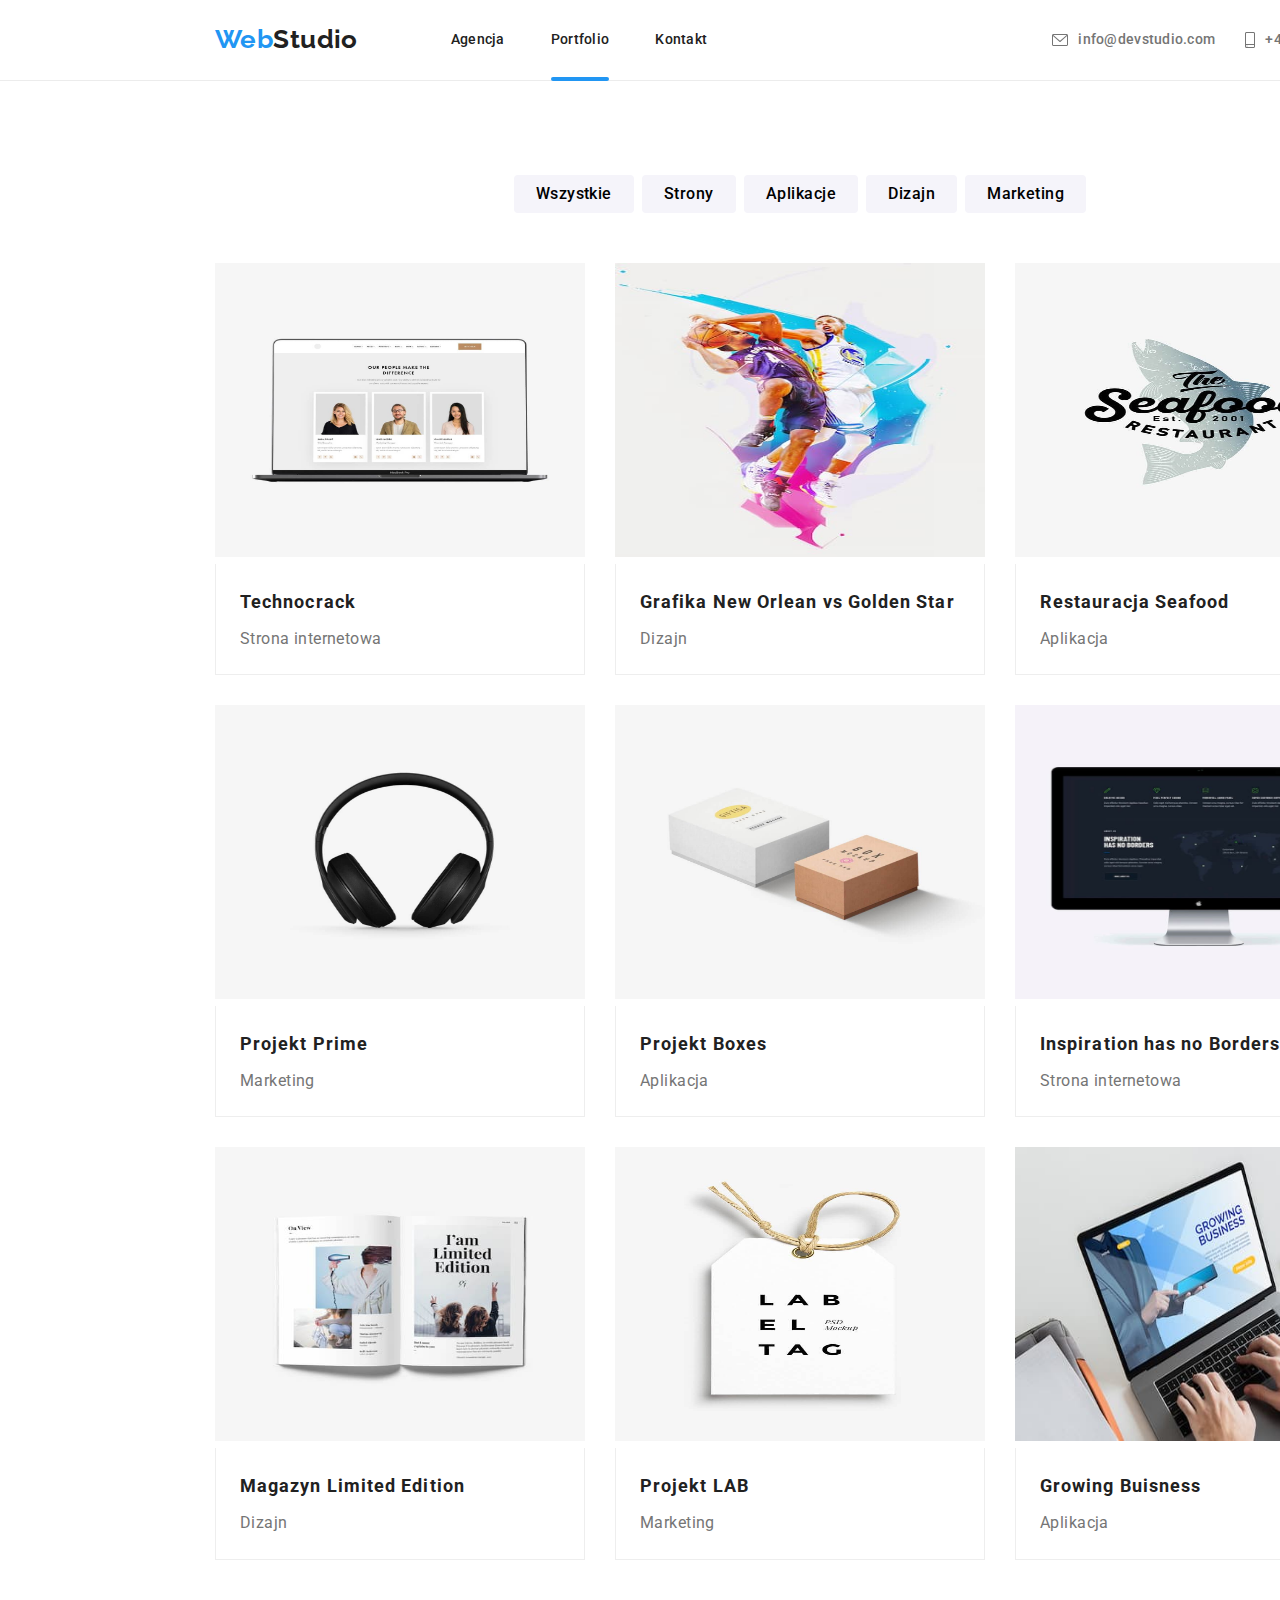
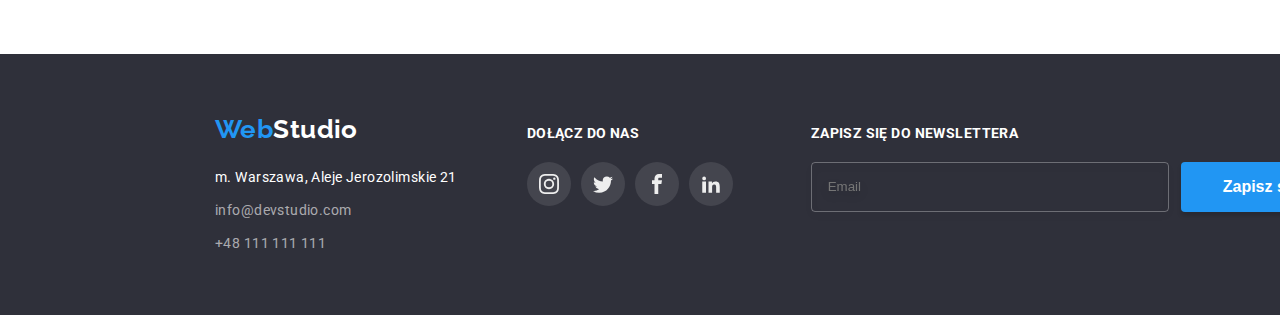
==== portfolio.html @ 4ebe1daa "new files" ====
<!DOCTYPE html>
<html lang="en">
  <head>
    <meta charset="UTF-8" />
    <meta http-equiv="X-UA-Compatible" content="IE=edge" />
    <meta name="viewport" content="width=device-width, initial-scale=1.0" />
    <title>Portfolio</title>
    <link
      rel="stylesheet"
      href="node_modules/modern-normalize/modern-normalize.css"
    />
    <link
      href="https://fonts.googleapis.com/css2?family=Raleway:wght@700&family=Roboto:wght@400;500;700;900&display=swap"
      rel="stylesheet"
    />

    <link href="./css/styles.css" rel="stylesheet" />
  </head>
  <body>
    <header class="header-border">
      <section class="general-info container">
        <a class="logo" href="index.html"
          ><p class="first-word">Web<span class="secound-word">Studio</span></p>
        </a>
        <nav>
          <ul class="general-menu">
            <li class="menu-items">
              <a href="index.html">Agencja</a>
            </li>
            <li class="menu-items">
              <a class="active" href="portfolio.html">Portfolio</a>
            </li>
            <li class="menu-items"><a href="kontakt">Kontakt</a></li>
          </ul>
        </nav>
        <section class="header-contact">
          <a class="mail icons" href="mailto:info@devstudio.com">
            <div class="header-icons">
              <svg width="16" height="12">
                <use href="images/icons.svg#icon-mail"></use>
              </svg>
            </div>
            info@devstudio.com</a
          >
          <a class="tel icons" href="tel:+48111111111">
            <div class="header-icons">
              <svg width="10" height="16">
                <use href="images/icons.svg#icon-mobile"></use>
              </svg>
            </div>
            +48 111 111 111</a
          >
        </section>
      </section>
    </header>
    <main class="container">
      <nav>
        <ul class="secound-menu-list">
          <li>
            <button class="button" type="button">
              <span>Wszystkie</span>
            </button>
          </li>
          <li>
            <button class="button" type="button">
              <span>Strony</span>
            </button>
          </li>
          <li>
            <button class="button" type="button">
              <span>Aplikacje</span>
            </button>
          </li>
          <li>
            <button class="button" type="button">
              <span>Dizajn</span>
            </button>
          </li>
          <li>
            <button class="button" type="button">
              <span>Marketing</span>
            </button>
          </li>
        </ul>
      </nav>
      <section class="experiences-description">
        <ul class="experiences-list">
          <li>
            <a href="#">
              <section class="base-box">
                <img
                  src="images/technocrack.jpg"
                  alt="laptop with website displayed"
                  width="370"
                  height="294"
                />
                <p class="hidden-text">
                  Technocrack jest popularną platformą wykorzystywaną do
                  rozpowszechniania koronawirusa. Firmy wykorzystują tę
                  platformę do celów szpiegowskich i ataków na niezabezpieczone
                  serwery konkurencji
                </p>
              </section>
              <section class="experiences-border">
                <h3 class="experience-header">Technocrack</h3>
                <p>Strona internetowa</p>
              </section>
            </a>
          </li>
          <li>
            <a href="#">
              <section class="base-box">
                <img
                  src="images/design-new-orlean.jpg"
                  alt="basketball players fighting for the ball"
                  width="370"
                  height="294"
                />
                <p class="hidden-text">
                  Technocrack jest popularną platformą wykorzystywaną do
                  rozpowszechniania koronawirusa. Firmy wykorzystują tę
                  platformę do celów szpiegowskich i ataków na niezabezpieczone
                  serwery konkurencji
                </p>
              </section>
              <section class="experiences-border">
                <h3 class="experience-header">
                  Grafika New Orlean vs Golden Star
                </h3>
                <p>Dizajn</p>
              </section>
            </a>
          </li>
          <li>
            <a href="#">
              <section class="base-box">
                <img
                  src="images/seafood-restaurant.jpg"
                  alt="graphics of gray fish with the name of the restaurant"
                  width="370"
                  height="294"
                />
                <p class="hidden-text">
                  Technocrack jest popularną platformą wykorzystywaną do
                  rozpowszechniania koronawirusa. Firmy wykorzystują tę
                  platformę do celów szpiegowskich i ataków na niezabezpieczone
                  serwery konkurencji
                </p>
              </section>
              <section class="experiences-border">
                <h3 class="experience-header">Restauracja Seafood</h3>
                <p>Aplikacja</p>
              </section>
            </a>
          </li>
          <li>
            <a href="#">
              <section class="base-box">
                <img
                  src="images/project-prime.jpg"
                  alt="blck headphones"
                  width="370"
                  height="294"
                />
                <p class="hidden-text">
                  Technocrack jest popularną platformą wykorzystywaną do
                  rozpowszechniania koronawirusa. Firmy wykorzystują tę
                  platformę do celów szpiegowskich i ataków na niezabezpieczone
                  serwery konkurencji
                </p>
              </section>
              <section class="experiences-border">
                <h3 class="experience-header">Projekt Prime</h3>
                <p>Marketing</p>
              </section>
            </a>
          </li>
          <li>
            <a href="#">
              <section class="base-box">
                <img
                  src="images/project-boxes.jpg"
                  alt="White and brown box"
                  width="370"
                  height="294"
                />
                <p class="hidden-text">
                  Technocrack jest popularną platformą wykorzystywaną do
                  rozpowszechniania koronawirusa. Firmy wykorzystują tę
                  platformę do celów szpiegowskich i ataków na niezabezpieczone
                  serwery konkurencji
                </p>
              </section>
              <section class="experiences-border">
                <h3 class="experience-header">Projekt Boxes</h3>
                <p>Aplikacja</p>
              </section>
            </a>
          </li>
          <li>
            <a href="#">
              <section class="base-box">
                <img
                  src="images/inspiration-has-no-borders.jpg"
                  alt="screen with website"
                  width="370"
                  height="294"
                />
                <p class="hidden-text">
                  Technocrack jest popularną platformą wykorzystywaną do
                  rozpowszechniania koronawirusa. Firmy wykorzystują tę
                  platformę do celów szpiegowskich i ataków na niezabezpieczone
                  serwery konkurencji
                </p>
              </section>
              <section class="experiences-border">
                <h3 class="experience-header">Inspiration has no Borders</h3>
                <p>Strona internetowa</p>
              </section>
            </a>
          </li>
          <li>
            <a href="#">
              <section class="base-box">
                <img
                  src="images/limited-edition-magazine.jpg"
                  alt="Magazine with the inscription I'am Limited Edition"
                  width="370"
                  height="294"
                />
                <p class="hidden-text">
                  Technocrack jest popularną platformą wykorzystywaną do
                  rozpowszechniania koronawirusa. Firmy wykorzystują tę
                  platformę do celów szpiegowskich i ataków na niezabezpieczone
                  serwery konkurencji
                </p>
              </section>
              <section class="experiences-border">
                <h3 class="experience-header">Magazyn Limited Edition</h3>
                <p>Dizajn</p>
              </section>
            </a>
          </li>
          <li>
            <a href="#">
              <section class="base-box">
                <img
                  src="images/project-lab.jpg"
                  alt="Tag with the company logo"
                  width="370"
                  height="294"
                />
                <p class="hidden-text">
                  Technocrack jest popularną platformą wykorzystywaną do
                  rozpowszechniania koronawirusa. Firmy wykorzystują tę
                  platformę do celów szpiegowskich i ataków na niezabezpieczone
                  serwery konkurencji
                </p>
              </section>
              <section class="experiences-border">
                <h3 class="experience-header">Projekt LAB</h3>
                <p>Marketing</p>
              </section>
            </a>
          </li>
          <li>
            <a href="#">
              <section class="base-box">
                <img
                  src="images/growing-buisness.jpg"
                  alt="someone typing on a laptop"
                  width="370"
                  height="294"
                />
                <p class="hidden-text">
                  Technocrack jest popularną platformą wykorzystywaną do
                  rozpowszechniania koronawirusa. Firmy wykorzystują tę
                  platformę do celów szpiegowskich i ataków na niezabezpieczone
                  serwery konkurencji
                </p>
              </section>
              <section class="experiences-border">
                <h3 class="experience-header">Growing Buisness</h3>
                <p>Aplikacja</p>
              </section>
            </a>
          </li>
        </ul>
      </section>
    </main>
    <footer class="sign">
      <section class="container">
        <section class="footer-position">
          <section class="footer-info">
            <a class="logo" href="index.html"
              ><p class="first-word">
                Web<span class="third-word">Studio</span>
              </p>
            </a>
            <section class="contact">
              <address class="address">
                m. Warszawa, Aleje Jerozolimskie 21
              </address>
              <a class="footer-mail" href="mailto:info@devstudio.com"
                >info@devstudio.com</a
              >
              <a class="footer-tel" href="tel:+48111111111"> +48 111 111 111</a>
            </section>
          </section>
          <section class="join">
            <p>DOŁĄCZ DO NAS</p>
            <ul class="join-icons">
              <li>
                <a class="icons" href="#">
                  <svg width="20" height="20">
                    <use href="images/icons.svg#instagram"></use>
                  </svg>
                </a>
              </li>
              <li>
                <a class="icons" href="#">
                  <svg width="20" height="20">
                    <use href="images/icons.svg#twitter"></use>
                  </svg>
                </a>
              </li>
              <li>
                <a class="icons" href="#">
                  <svg width="20" height="20">
                    <use href="images/icons.svg#facebook"></use>
                  </svg>
                </a>
              </li>
              <li>
                <a class="icons" href="#">
                  <svg width="20" height="20">
                    <use href="images/icons.svg#linkedin"></use>
                  </svg>
                </a>
              </li>
            </ul>
          </section>
          <section class="newsletter">
            <p>Zapisz się do newslettera</p>
            <section class="newsletter-section">
              <form class="newsletter-form">
                <label for="newsletter-email">
                  <input
                    class="newsletter-input"
                    type="email"
                    name="email"
                    id="newsletter-email"
                    placeholder="Email"
                  />
                </label>
                <button class="newsletter-button" type="submit">
                  <div class="sign-up">
                    Zapisz się
                    <svg width="24" height="24">
                      <use href="images/icons.svg#newsletter"></use>
                    </svg>
                  </div>
                </button>
              </form>
            </section>
          </section>
        </section>
      </section>
    </footer>
  </body>
</html>
---- css/styles.css ----
:root {
  --html-background: #757575;
  --main-color: #2196f3;
  --background: #ffffff;
  --secound-background: #2f303a;
  --thid-background: #f5f4fa;
  --text: #212121;
  --secound-text: #ffffff;
  --focus-color: #ffffff;
  --button-focus: #2196f3;
  --link-focus: #2196f3;
  --info-color: #757575;
  --article-text: #757575;
  --footer-kontakt: rgba(255, 255, 255, 0.6);
  --border-color: #eeeeee;
  --header-border: #ececec;
  --icon-background: rgba(255, 255, 255, 0.1);
  --icon-color: #eeeeee;
  --secound-icons-color: #afb1b8;
  --hidden-box-background: #2196f3e5;
  --work-description-background: #2f303acc;
  --placeholder-color: #75757580;
}
html {
  background-color: var(--html-background);
}
body {
  font-family: "roboto", "raleway", sans-serif;
  background: var(--background);
  font-size: 14px;
  color: var(--text);
  letter-spacing: 0.03em;
  line-height: 24px;
  width: 1600px;
  height: 100%;
  margin: auto;
}
* {
  box-sizing: border-box;
  padding: 0px;
  margin: 0px;
}
.container {
  width: 1200px;
  margin: auto;
  align-items: center;
  padding: 0px 15px;
}
.icons {
  align-items: center;
  justify-content: center;
  gap: 10px;
  display: flex;
  fill: var(--info-color);
}
.base-img {
  display: block;
  object-fit: cover;
}
/* ====================HEADER-START==================== */

.header-border {
  border-bottom: 1px solid var(--header-border);
}
.general-info {
  display: flex;
}

/* ----------LOGO-START---------- */

.logo {
  font-family: "Raleway";
  font-weight: 700;
  font-size: 26px;
  line-height: 1.19;
  text-decoration: none;
  margin-right: 93px;
  padding-top: 24px;
  padding-bottom: 25px;
}
.first-word {
  color: var(--main-color);
}
.secound-word {
  color: var(--text);
}
.third-word {
  color: var(--secound-text);
}

/* ----------LOGO-END---------- */

/* ----------MENU-START---------- */

.general-menu {
  font-weight: 500;
  line-height: 1.14;
  letter-spacing: 0.02em;
  list-style: none;
  display: flex;
  margin-right: 345px;
}
.menu-items > a {
  text-decoration: none;
  color: var(--text);
  position: relative;
}
.menu-items:nth-child(1) {
  margin-right: 46px;
}
.menu-items:nth-child(2) {
  margin-right: 46px;
}
.menu-items a:focus,
.menu-items a:hover {
  color: var(--link-focus);
  transition: 250ms cubic-bezier(0.4, 0, 0.2, 1);
}
.header-contact {
  display: flex;
}
.header-icons {
  display: flex;
  align-items: center;
}
.mail {
  font-weight: 500;
  line-height: 1.14;
  letter-spacing: 0.02em;
  color: var(--info-color);
  text-decoration: none;
}
.tel {
  font-weight: 500;
  line-height: 1.14;
  letter-spacing: 0.02em;
  color: var(--info-color);
  text-decoration: none;
  margin-left: 30px;
}
.mail:hover,
.mail:focus,
.tel:hover,
.tel:focus {
  color: var(--link-focus);
  fill: var(--link-focus);
  transition: 250ms cubic-bezier(0.4, 0, 0.2, 1);
}
.active::after {
  content: "";
  position: absolute;
  left: 0;
  top: 45.6px;
  background: var(--main-color);
  height: 4px;
  width: 100%;
  border-radius: 2px;
}
/* ----------MENU-END---------- */

/* ====================HEADER-END==================== */

/* ------------------------------------------------------------------------------------ */

/* ====================MAIN-START==================== */

/* ----------SLOGAN-START---------- */

.slogan-space {
  background: var(--secound-background);
  margin-bottom: 94px;
  padding: 200px 0;
  background-image: linear-gradient(
      rgba(47, 48, 58, 0.4),
      rgba(47, 48, 58, 0.4)
    ),
    url(../images/background-image.jpg);
}
.slogan-text {
  font-weight: 900;
  font-size: 44px;
  line-height: 1.36;
  text-align: center;
  letter-spacing: 0.06em;
  text-transform: uppercase;
  color: var(--secound-text);
}
.order-button {
  background: var(--main-color);
  color: var(--secound-text);
  font-weight: 700;
  font-size: 16px;
  line-height: 1.89;
  letter-spacing: 0.06em;
  cursor: pointer;
  margin-top: 30px;
  padding: 10px 41px 10px 42px;
  box-shadow: 0px 4px 4px rgba(0, 0, 0, 0.15);
  border-radius: 4px;
  border: 0px;
}
.button-section {
  display: flex;
  justify-content: center;
}

/* ----------SLOGAN-END---------- */

/* ----------ARTICLE-START---------- */

.article-list {
  list-style: none;
  display: flex;
  gap: 30px;
}
.article-header {
  font-weight: 700;
  font-size: 14px;
  line-height: 1.14;
  margin-bottom: 10px;
}
.article-list > li > p {
  color: var(--article-text);
}
.article-icon {
  background-color: var(--thid-background);
  margin-bottom: 30px;
  fill: var(--text);
  width: 270px;
  height: 120px;
}
.article-list > li > svg {
  width: 270px;
  height: 120px;
}
/* ----------ARTICLE-END---------- */

/* ----------WORKING-ON-START---------- */

.working-on {
  margin-top: 94px;
}
.secoundary-header {
  font-weight: 700;
  font-size: 36px;
  line-height: 1.17;
  text-align: center;
  letter-spacing: 0.03em;
  margin-bottom: 50px;
}
.working-list {
  list-style: none;
  display: flex;
  justify-content: space-between;
}
.secound-icon {
  fill: #212121;
}
.working-list > li {
  display: flex;
  position: relative;
}
.working-on-description {
  position: absolute;
  background-color: var(--work-description-background);
  width: 100%;
  height: 23.8%;
  font-weight: 700;
  line-height: 1.14;
  text-align: center;
  letter-spacing: 0.03em;
  text-transform: uppercase;
  color: var(--secound-text);
  padding-top: 27px;
  bottom: 0;
}
/* ----------WORKING-ON-END---------- */

/* ----------TEAM-START---------- */

.team {
  background: var(--thid-background);
  margin-top: 94px;
  padding-bottom: 94px;
}
.team-header {
  font-weight: 700;
  font-size: 36px;
  line-height: 1.17;
  letter-spacing: 0.03em;
  margin-bottom: 50px;
  padding-top: 94px;
  text-align: center;
}
.team-list {
  list-style: none;
  display: flex;
  justify-content: space-between;
  text-align: center;
}
.team-list > li {
  box-shadow: 0px 1px 3px rgba(0, 0, 0, 0.12), 0px 1px 1px rgba(0, 0, 0, 0.14),
    0px 2px 1px rgba(0, 0, 0, 0.2);
  border-radius: 0px 0px 4px 4px;
}
.team-members {
  font-weight: 500;
  font-size: 16px;
  line-height: 1.19;
  margin-bottom: 10px;
}
.team-description > p {
  font-size: 16px;
  line-height: 1.19;
  color: var(--info-color);
}
.team-description {
  padding-top: 30px;
  padding-bottom: 30px;
}
.team-icons {
  display: flex;
  justify-content: center;
  gap: 10px;
  margin-top: 16px;
}
.team-icons > li {
  list-style: none;
}
.team-icons > li > a {
  width: 44px;
  height: 44px;
  fill: var(--secound-icons-color);
  border: 0px solid var(--thid-background);
  border-radius: 50%;
}
.team-icons > li > a:hover,
.team-icons > li > a:focus {
  background-color: var(--main-color);
  fill: var(--focus-color);
  transition: 250ms cubic-bezier(0.4, 0, 0.2, 1);
}

/* ----------TEAM-END---------- */

/* ----------CLIENTS-START---------- */

.clients {
  margin-top: 94px;
  padding-bottom: 94px;
}
.client-header {
  font-weight: 700;
  font-size: 36px;
  line-height: 1.17;
  letter-spacing: 0.03em;
  margin-bottom: 50px;
  text-align: center;
}
.our-clients {
  display: flex;
  list-style: none;
  gap: 30px;
}
.our-clients > li > a {
  outline: 1px solid var(--secound-icons-color);
  border-radius: 4px;
  fill: var(--secound-icons-color);
  width: 170px;
  height: 92px;
}
.our-clients > li > a:hover,
.our-clients > li > a:focus {
  outline-color: var(--main-color);
  fill: var(--main-color);
  transition: 250ms cubic-bezier(0.4, 0, 0.2, 1);
}

/* ----------CLIENTS-END---------- */

/* ====================MAIN-END==================== */

/* ------------------------------------------------------------------------------------ */

/* ====================FOOTER-START==================== */

.sign {
  background: var(--secound-background);
}
.footer-position {
  display: flex;
  align-items: baseline;
}
.footer-info {
  display: flex;
  margin-right: 70px;
  flex-direction: column;
  padding-top: 60px;
  padding-bottom: 60px;
}
.footer-info > .logo {
  padding-top: 0px;
  padding-bottom: 20px;
}
.contact {
  flex-direction: column;
  gap: 9px;
}
.contact,
.address {
  color: var(--secound-text);
  font-style: normal;
  display: flex;
}
.footer-mail {
  color: var(--footer-kontakt);
  text-decoration: none;
}
.footer-tel {
  color: var(--footer-kontakt);
  text-decoration: none;
}
.footer-mail:focus,
.footer-mail:hover,
.footer-tel:focus,
.footer-tel:hover {
  color: var(--link-focus);
  transition: 250ms cubic-bezier(0.4, 0, 0.2, 1);
}
.join {
  display: flex;
  flex-direction: column;
  color: var(--secound-text);
}
.join > p {
  font-weight: 700;
  line-height: 1.14;
  margin-bottom: 20px;
}
.join-icons {
  display: flex;
  gap: 10px;
  justify-content: center;
  list-style: none;
}
.join-icons > li > a {
  display: flex;
  width: 44px;
  height: 44px;
  border: 0px solid var(--icon-background);
  border-radius: 50%;
  list-style: none;
  background-color: var(--icon-background);
  fill: var(--icon-color);
}
.join-icons > li > a:hover,
.join-icons > li > a:focus {
  background-color: var(--main-color);
  transition: 250ms cubic-bezier(0.4, 0, 0.2, 1);
}
.newsletter {
  color: var(--secound-text);
  margin-left: 78px;
}
.newsletter > p {
  font-weight: 700;
  line-height: 1.14;
  margin-bottom: 20px;
  text-transform: uppercase;
}
.newsletter-form {
  display: flex;
  gap: 12px;
}
.newsletter-input {
  color: var(--secound-text);
  width: 358px;
  height: 50px;
  border: 1px solid rgba(255, 255, 255, 0.3);
  filter: drop-shadow(0px 4px 4px rgba(0, 0, 0, 0.15));
  border-radius: 4px;
  background: rgba(255, 255, 255, 0);
  text-indent: 16px;
}
.newsletter-input:hover,
.newsletter-input:focus {
  outline: none;
  border-color: var(--main-color);
  transition: 250ms cubic-bezier(0.4, 0, 0.2, 1);
}
.newsletter-button {
  background: var(--main-color);
  box-shadow: 0px 4px 4px rgba(0, 0, 0, 0.15);
  border-radius: 4px;
  border: 0px;
  width: 200px;
  height: 50px;
  color: var(--secound-text);
  font-weight: 700;
  font-size: 16px;
  line-height: 1.88;
}
.sign-up {
  display: flex;
  gap: 24px;
  align-items: center;
  padding-left: 42px;
  white-space: nowrap;
  cursor: pointer;
}
/* ====================FOOTER-END==================== */

/* ====================================INDEX-END====================================== */
/* ((((((((((((((((((((((((((((((((((((((((((((())))))))))))))))))))))))))))))))))))))))))))) */
/* ====================================PORTFOLIO-START====================================== */

/* ====================MAIN-START==================== */

/* ----------SECOUND-MENU-START---------- */

.secound-menu-list {
  list-style: none;
  display: flex;
  justify-content: center;
  gap: 8px;
  margin-top: 94px;
  margin-bottom: 50px;
}
.button:hover,
.button:focus {
  color: var(--focus-color);
  background: var(--button-focus);
  cursor: pointer;
  box-shadow: 0px 3px 1px rgba(0, 0, 0, 0.1), 0px 1px 2px rgba(0, 0, 0, 0.08),
    0px 2px 2px rgba(0, 0, 0, 0.12);
  transition: 250ms cubic-bezier(0.4, 0, 0.2, 1);
}
.button {
  font-family: "Roboto";
  font-weight: 500;
  line-height: 1.63;
  font-size: 16px;
  letter-spacing: 0.03em;
  background-color: var(--button);
  border-radius: 4px;
  border: 0px;
  cursor: pointer;
  text-align: center;
  padding: 6px 22px;
  background: var(--thid-background);
}

/* ----------SECOUND-MENU-END---------- */

/* ----------EXPIRIENCES-START---------- */

.experiences-list {
  list-style: none;
  display: flex;
  flex-wrap: wrap;
  gap: 30px;
  margin-bottom: 94px;
}
.experiences-list li a:hover {
  box-shadow: 0px 1px 1px rgba(0, 0, 0, 0.12), 0px 4px 4px rgba(0, 0, 0, 0.06),
    1px 4px 6px rgba(0, 0, 0, 0.16);
  transition: 250ms cubic-bezier(0.4, 0, 0.2, 1);
}
.experiences-list li a {
  display: flex;
  flex-direction: column;
  text-decoration: none;
  color: var(--text);
  margin: 0px;
}
.experience-header {
  font-weight: 700;
  font-size: 18px;
  line-height: 2;
  letter-spacing: 0.06em;
  margin-bottom: 4px;
}
.experiences-border > p {
  font-size: 16px;
  line-height: 1.89;
  color: var(--info-color);
}
.experiences-border {
  border-left: 1px solid var(--border-color);
  border-bottom: 1px solid var(--border-color);
  border-right: 1px solid var(--border-color);
  padding: 20px 24px;
}
.base-box {
  position: relative;
  overflow: hidden;
}
.hidden-text {
  display: flex;
  position: absolute;
  background-color: var(--hidden-box-background);
  width: 100%;
  height: 100%;
  padding: 49px 45px 49px 24px;
  color: var(--secound-text);
  font-size: 18px;
  line-height: 1.56;
  text-align: left;
  transition: 250ms cubic-bezier(0.4, 0, 0.2, 1);
}
.experiences-list > li:hover .hidden-text {
  transform: translateY(-100%);
}
/* ----------EXPIERIENCES-END---------- */

/* ====================MAIN-END==================== */

/* ====================================PORTFOLIO-END====================================== */
/* ((((((((((((((((((((((((((((((((((((((((((((())))))))))))))))))))))))))))))))))))))))))))) */

/* ====================================BACKDROP-START====================================== */

.is-hidden {
  opacity: 0;
  visibility: hidden;
  pointer-events: none;
}
.backdrop {
  display: flex;
  position: absolute;
  top: 0;
  left: 0;
  width: 100%;
  height: 100%;
  justify-content: center;
  background-color: rgba(0, 0, 0, 0.2);
  transition: opacity 750ms, visibility 750ms;
  transition-timing-function: cubic-bezier(0.4, 0, 0.2, 1);
}
.modal-window {
  position: absolute;
  width: 528px;
  min-height: 581px;
  top: 221px;
  background: var(--background);
  box-shadow: 0px 1px 3px rgba(0, 0, 0, 0.12), 0px 1px 1px rgba(0, 0, 0, 0.14),
    0px 2px 1px rgba(0, 0, 0, 0.2);
  border-radius: 4px;
}

.close-modal {
  position: absolute;
  top: 8px;
  right: 8px;
  width: 30px;
  height: 30px;
  background-color: var(--background);
  border: 1px solid rgba(0, 0, 0, 0.1);
  border-radius: 50%;
  cursor: pointer;
}
.close-modal:hover,
.close-modal:focus {
  background-color: var(--main-color);
  color: var(--background);
  transition: 250ms cubic-bezier(0.4, 0, 0.2, 1);
}
.order-label {
  position: relative;
  display: flex;
  flex-direction: column;
  margin-bottom: 10px;
  font-size: 12px;
  line-height: 1.17;
  letter-spacing: 0.01em;
  gap: 4px;
  color: var(--info-color);
}
.order-label > input {
  height: 40px;
  border: 1px solid rgba(33, 33, 33, 0.2);
  border-radius: 4px;
  padding: 0 20px 0 40px;
}
.order-label > input:focus,
.order-label > input:hover,
.comment:focus,
.comment:hover {
  outline: none;
  border-color: var(--main-color);
  transition: 250ms cubic-bezier(0.4, 0, 0.2, 1);
}
.order-label > input:focus ~ .form-icons,
.order-label > input:hover ~ .form-icons {
  fill: var(--main-color);
  transition: 250ms cubic-bezier(0.4, 0, 0.2, 1);
}
.order-form {
  display: flex;
  flex-direction: column;
  padding: 40px;
}
.form-header {
  display: flex;
  margin-bottom: 12px;
  justify-content: center;
}
.form-header > span {
  font-weight: 700;
  font-size: 20px;
  line-height: 1.15;
}
.comment {
  resize: none;
  height: 120px;
  padding: 12px 16px;
  overflow: auto;
  border: 1px solid rgba(33, 33, 33, 0.2);
  border-radius: 4px;
}
.comment::placeholder {
  color: var(--placeholder-color);
}
.form-icons {
  position: absolute;
  left: 15px;
  top: 32px;
}
.rules {
  position: relative;
  display: flex;
  font-size: 14px;
  line-height: 1.71;
  color: var(--info-color);
  justify-content: center;
  align-items: center;
  margin-top: 10px;
  white-space: nowrap;
  gap: 8px;
}
.rules-link {
  text-decoration: none;
  color: var(--main-color);
}
.rules input[type="checkbox"] {
  appearance: none;
  -webkit-appearance: none;
  width: 16px;
  height: 15px;
  border: 2px solid black;
  border-radius: 2px;
}
.rules input[type="checkbox"]:checked {
  background-color: var(--main-color);
  border-color: var(--main-color);
  transition: 250ms cubic-bezier(0.4, 0, 0.2, 1);
}
.checked-icon {
  position: absolute;
  top: 7px;
  left: 16px;
}
.send-form {
  width: 200px;
  height: 50px;
  font-weight: 700;
  font-size: 16px;
  line-height: 1.88;
  color: var(--secound-text);
  background-color: var(--main-color);
  box-shadow: 0px 4px 4px rgba(0, 0, 0, 0.15);
  border-radius: 4px;
  border: 0px;
  cursor: pointer;
  margin-top: 30px;
}
.form-button {
  display: flex;
  justify-content: center;
}
/* ====================================BACKDROP-END====================================== */
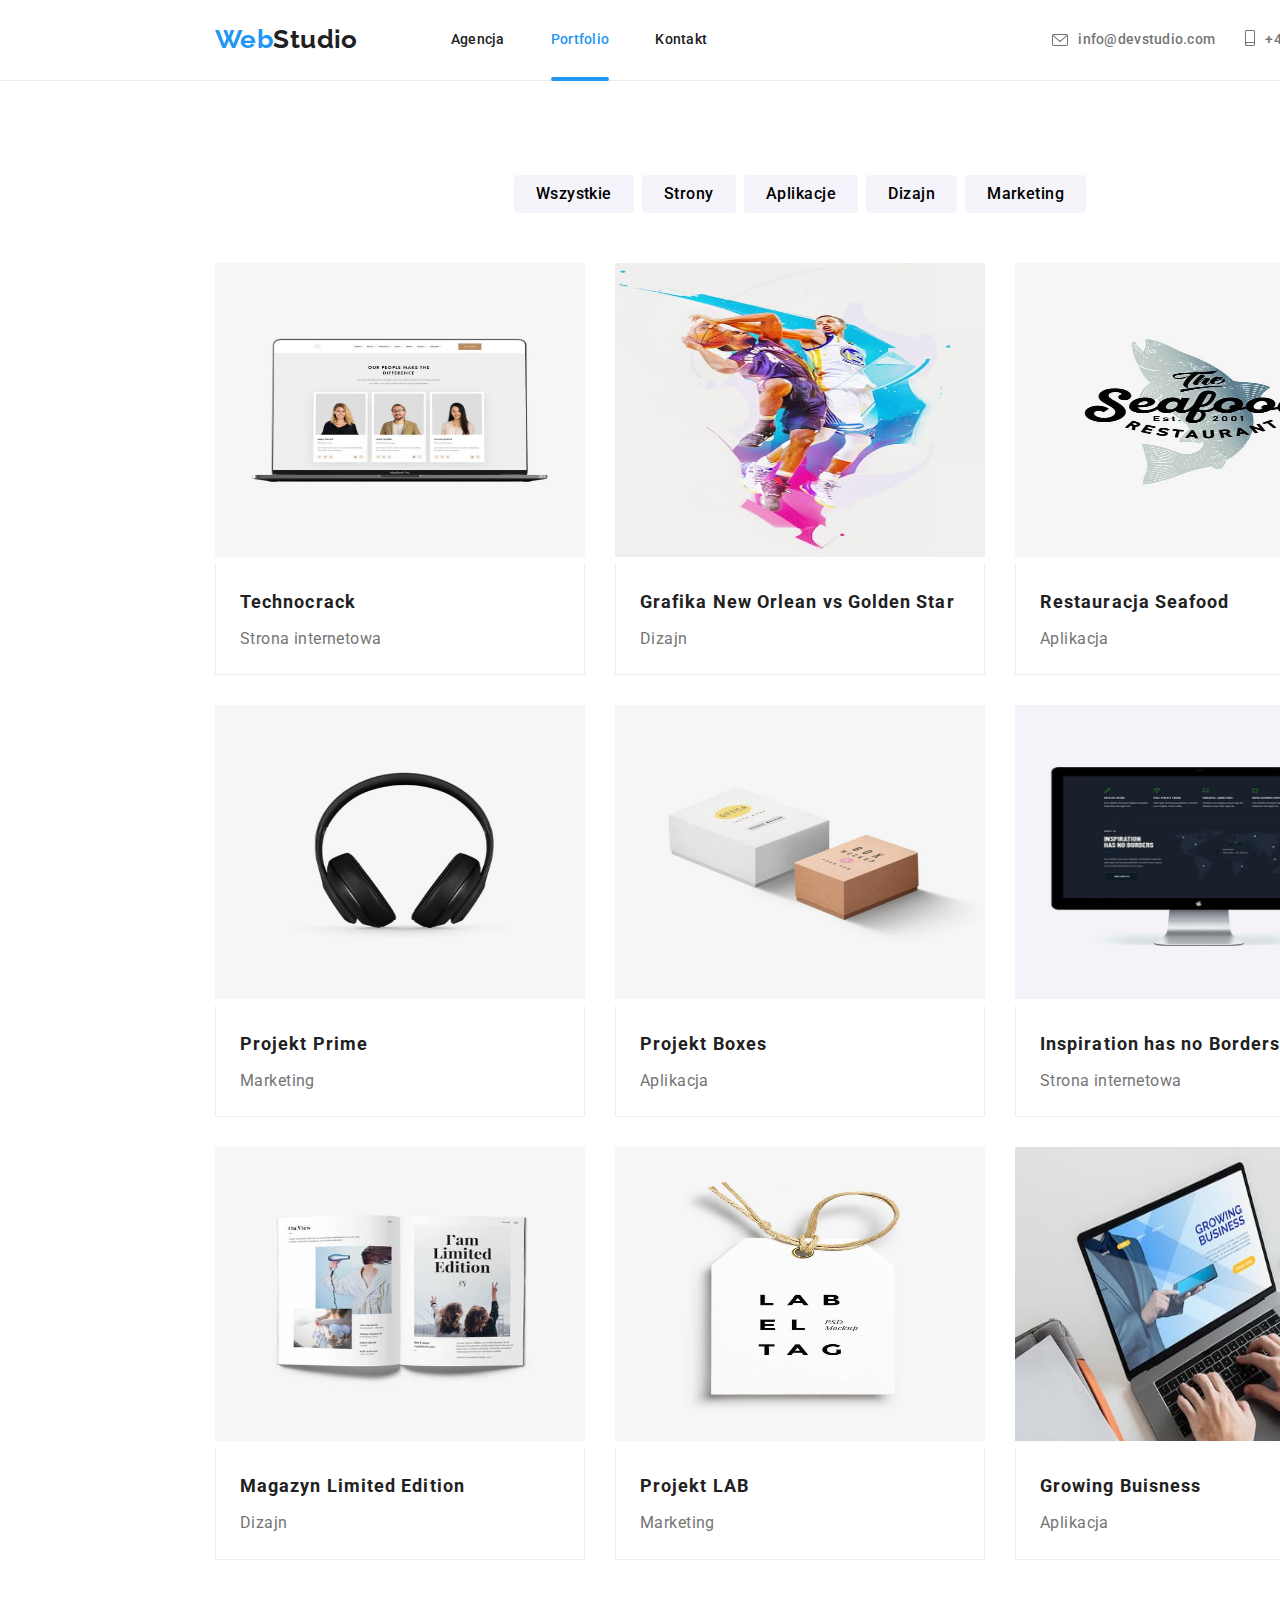
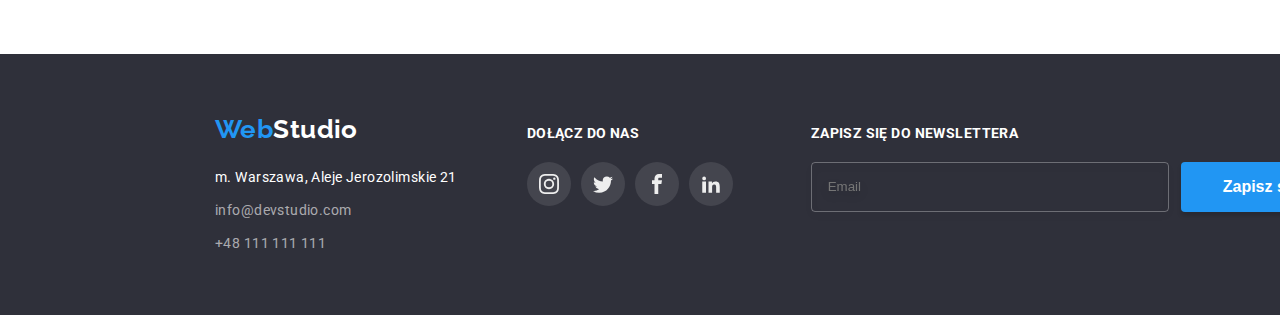
==== commit a5830d62: "code restructuring" ====
--- a/portfolio.html
+++ b/portfolio.html
@@ -17,32 +17,36 @@
     <link href="./css/styles.css" rel="stylesheet" />
   </head>
   <body>
-    <header class="header-border">
-      <section class="general-info container">
+    <header class="header">
+      <section class="header__elements container">
         <a class="logo" href="index.html"
-          ><p class="first-word">Web<span class="secound-word">Studio</span></p>
+          ><p class="logo__first-word">
+            Web<span class="logo__secound-word">Studio</span>
+          </p>
         </a>
         <nav>
-          <ul class="general-menu">
-            <li class="menu-items">
-              <a href="index.html">Agencja</a>
+          <ul class="nav">
+            <li class="nav__item">
+              <a class="nav__link" href="index.html">Agencja</a>
             </li>
-            <li class="menu-items">
-              <a class="active" href="portfolio.html">Portfolio</a>
+            <li class="nav__item">
+              <a class="nav__link active" href="portfolio.html">Portfolio</a>
             </li>
-            <li class="menu-items"><a href="kontakt">Kontakt</a></li>
+            <li class="nav__item">
+              <a class="nav__link" href="kontakt">Kontakt</a>
+            </li>
           </ul>
         </nav>
-        <section class="header-contact">
-          <a class="mail icons" href="mailto:info@devstudio.com">
-            <div class="header-icons">
+        <section class="header__contact">
+          <a class="header__mail icons" href="mailto:info@devstudio.com">
+            <div class="header__icons">
               <svg width="16" height="12">
                 <use href="images/icons.svg#icon-mail"></use>
               </svg>
             </div>
             info@devstudio.com</a
           >
-          <a class="tel icons" href="tel:+48111111111">
+          <a class="header__telephone icons" href="tel:+48111111111">
             <div class="header-icons">
               <svg width="10" height="16">
                 <use href="images/icons.svg#icon-mobile"></use>
@@ -55,284 +59,286 @@
     </header>
     <main class="container">
       <nav>
-        <ul class="secound-menu-list">
-          <li>
-            <button class="button" type="button">
+        <ul class="portfolio">
+          <li>
+            <button class="portfolio__button" type="button">
               <span>Wszystkie</span>
             </button>
           </li>
           <li>
-            <button class="button" type="button">
+            <button class="portfolio__button" type="button">
               <span>Strony</span>
             </button>
           </li>
           <li>
-            <button class="button" type="button">
+            <button class="portfolio__button" type="button">
               <span>Aplikacje</span>
             </button>
           </li>
           <li>
-            <button class="button" type="button">
+            <button class="portfolio__button" type="button">
               <span>Dizajn</span>
             </button>
           </li>
           <li>
-            <button class="button" type="button">
+            <button class="portfolio__button" type="button">
               <span>Marketing</span>
             </button>
           </li>
         </ul>
       </nav>
-      <section class="experiences-description">
-        <ul class="experiences-list">
-          <li>
-            <a href="#">
-              <section class="base-box">
+      <section>
+        <ul class="experience">
+          <li class="experience__list">
+            <a class="experience__link" href="#">
+              <section class="hidden-box">
                 <img
                   src="images/technocrack.jpg"
                   alt="laptop with website displayed"
                   width="370"
                   height="294"
                 />
-                <p class="hidden-text">
-                  Technocrack jest popularną platformą wykorzystywaną do
-                  rozpowszechniania koronawirusa. Firmy wykorzystują tę
-                  platformę do celów szpiegowskich i ataków na niezabezpieczone
-                  serwery konkurencji
-                </p>
-              </section>
-              <section class="experiences-border">
-                <h3 class="experience-header">Technocrack</h3>
-                <p>Strona internetowa</p>
-              </section>
-            </a>
-          </li>
-          <li>
-            <a href="#">
-              <section class="base-box">
+                <p class="hidden-box__text">
+                  Technocrack jest popularną platformą wykorzystywaną do
+                  rozpowszechniania koronawirusa. Firmy wykorzystują tę
+                  platformę do celów szpiegowskich i ataków na niezabezpieczone
+                  serwery konkurencji
+                </p>
+              </section>
+              <section class="experience__border">
+                <h3 class="experience__header">Technocrack</h3>
+                <p class="experience__type">Strona internetowa</p>
+              </section>
+            </a>
+          </li>
+          <li class="experience__list">
+            <a class="experience__link" href="#">
+              <section class="hidden-box">
                 <img
                   src="images/design-new-orlean.jpg"
                   alt="basketball players fighting for the ball"
                   width="370"
                   height="294"
                 />
-                <p class="hidden-text">
-                  Technocrack jest popularną platformą wykorzystywaną do
-                  rozpowszechniania koronawirusa. Firmy wykorzystują tę
-                  platformę do celów szpiegowskich i ataków na niezabezpieczone
-                  serwery konkurencji
-                </p>
-              </section>
-              <section class="experiences-border">
-                <h3 class="experience-header">
+                <p class="hidden-box__text">
+                  Technocrack jest popularną platformą wykorzystywaną do
+                  rozpowszechniania koronawirusa. Firmy wykorzystują tę
+                  platformę do celów szpiegowskich i ataków na niezabezpieczone
+                  serwery konkurencji
+                </p>
+              </section>
+              <section class="experience__border">
+                <h3 class="experience__header">
                   Grafika New Orlean vs Golden Star
                 </h3>
-                <p>Dizajn</p>
-              </section>
-            </a>
-          </li>
-          <li>
-            <a href="#">
-              <section class="base-box">
+                <p class="experience__type">Dizajn</p>
+              </section>
+            </a>
+          </li>
+          <li class="experience__list">
+            <a class="experience__link" href="#">
+              <section class="hidden-box">
                 <img
                   src="images/seafood-restaurant.jpg"
                   alt="graphics of gray fish with the name of the restaurant"
                   width="370"
                   height="294"
                 />
-                <p class="hidden-text">
-                  Technocrack jest popularną platformą wykorzystywaną do
-                  rozpowszechniania koronawirusa. Firmy wykorzystują tę
-                  platformę do celów szpiegowskich i ataków na niezabezpieczone
-                  serwery konkurencji
-                </p>
-              </section>
-              <section class="experiences-border">
-                <h3 class="experience-header">Restauracja Seafood</h3>
-                <p>Aplikacja</p>
-              </section>
-            </a>
-          </li>
-          <li>
-            <a href="#">
-              <section class="base-box">
+                <p class="hidden-box__text">
+                  Technocrack jest popularną platformą wykorzystywaną do
+                  rozpowszechniania koronawirusa. Firmy wykorzystują tę
+                  platformę do celów szpiegowskich i ataków na niezabezpieczone
+                  serwery konkurencji
+                </p>
+              </section>
+              <section class="experience__border">
+                <h3 class="experience__header">Restauracja Seafood</h3>
+                <p class="experience__type">Aplikacja</p>
+              </section>
+            </a>
+          </li>
+          <li class="experience__list">
+            <a class="experience__link" href="#">
+              <section class="hidden-box">
                 <img
                   src="images/project-prime.jpg"
                   alt="blck headphones"
                   width="370"
                   height="294"
                 />
-                <p class="hidden-text">
-                  Technocrack jest popularną platformą wykorzystywaną do
-                  rozpowszechniania koronawirusa. Firmy wykorzystują tę
-                  platformę do celów szpiegowskich i ataków na niezabezpieczone
-                  serwery konkurencji
-                </p>
-              </section>
-              <section class="experiences-border">
-                <h3 class="experience-header">Projekt Prime</h3>
-                <p>Marketing</p>
-              </section>
-            </a>
-          </li>
-          <li>
-            <a href="#">
-              <section class="base-box">
+                <p class="hidden-box__text">
+                  Technocrack jest popularną platformą wykorzystywaną do
+                  rozpowszechniania koronawirusa. Firmy wykorzystują tę
+                  platformę do celów szpiegowskich i ataków na niezabezpieczone
+                  serwery konkurencji
+                </p>
+              </section>
+              <section class="experience__border">
+                <h3 class="experience__header">Projekt Prime</h3>
+                <p class="experience__type">Marketing</p>
+              </section>
+            </a>
+          </li>
+          <li class="experience__list">
+            <a class="experience__link" href="#">
+              <section class="hidden-box">
                 <img
                   src="images/project-boxes.jpg"
                   alt="White and brown box"
                   width="370"
                   height="294"
                 />
-                <p class="hidden-text">
-                  Technocrack jest popularną platformą wykorzystywaną do
-                  rozpowszechniania koronawirusa. Firmy wykorzystują tę
-                  platformę do celów szpiegowskich i ataków na niezabezpieczone
-                  serwery konkurencji
-                </p>
-              </section>
-              <section class="experiences-border">
-                <h3 class="experience-header">Projekt Boxes</h3>
-                <p>Aplikacja</p>
-              </section>
-            </a>
-          </li>
-          <li>
-            <a href="#">
-              <section class="base-box">
+                <p class="hidden-box__text">
+                  Technocrack jest popularną platformą wykorzystywaną do
+                  rozpowszechniania koronawirusa. Firmy wykorzystują tę
+                  platformę do celów szpiegowskich i ataków na niezabezpieczone
+                  serwery konkurencji
+                </p>
+              </section>
+              <section class="experience__border">
+                <h3 class="experience__header">Projekt Boxes</h3>
+                <p class="experience__type">Aplikacja</p>
+              </section>
+            </a>
+          </li>
+          <li class="experience__list">
+            <a class="experience__link" href="#">
+              <section class="hidden-box">
                 <img
                   src="images/inspiration-has-no-borders.jpg"
                   alt="screen with website"
                   width="370"
                   height="294"
                 />
-                <p class="hidden-text">
-                  Technocrack jest popularną platformą wykorzystywaną do
-                  rozpowszechniania koronawirusa. Firmy wykorzystują tę
-                  platformę do celów szpiegowskich i ataków na niezabezpieczone
-                  serwery konkurencji
-                </p>
-              </section>
-              <section class="experiences-border">
-                <h3 class="experience-header">Inspiration has no Borders</h3>
-                <p>Strona internetowa</p>
-              </section>
-            </a>
-          </li>
-          <li>
-            <a href="#">
-              <section class="base-box">
+                <p class="hidden-box__text">
+                  Technocrack jest popularną platformą wykorzystywaną do
+                  rozpowszechniania koronawirusa. Firmy wykorzystują tę
+                  platformę do celów szpiegowskich i ataków na niezabezpieczone
+                  serwery konkurencji
+                </p>
+              </section>
+              <section class="experience__border">
+                <h3 class="experience__header">Inspiration has no Borders</h3>
+                <p class="experience__type">Strona internetowa</p>
+              </section>
+            </a>
+          </li>
+          <li class="experience__list">
+            <a class="experience__link" href="#">
+              <section class="hidden-box">
                 <img
                   src="images/limited-edition-magazine.jpg"
                   alt="Magazine with the inscription I'am Limited Edition"
                   width="370"
                   height="294"
                 />
-                <p class="hidden-text">
-                  Technocrack jest popularną platformą wykorzystywaną do
-                  rozpowszechniania koronawirusa. Firmy wykorzystują tę
-                  platformę do celów szpiegowskich i ataków na niezabezpieczone
-                  serwery konkurencji
-                </p>
-              </section>
-              <section class="experiences-border">
-                <h3 class="experience-header">Magazyn Limited Edition</h3>
-                <p>Dizajn</p>
-              </section>
-            </a>
-          </li>
-          <li>
-            <a href="#">
-              <section class="base-box">
+                <p class="hidden-box__text">
+                  Technocrack jest popularną platformą wykorzystywaną do
+                  rozpowszechniania koronawirusa. Firmy wykorzystują tę
+                  platformę do celów szpiegowskich i ataków na niezabezpieczone
+                  serwery konkurencji
+                </p>
+              </section>
+              <section class="experience__border">
+                <h3 class="experience__header">Magazyn Limited Edition</h3>
+                <p class="experience__type">Dizajn</p>
+              </section>
+            </a>
+          </li>
+          <li class="experience__list">
+            <a class="experience__link" href="#">
+              <section class="hidden-box">
                 <img
                   src="images/project-lab.jpg"
                   alt="Tag with the company logo"
                   width="370"
                   height="294"
                 />
-                <p class="hidden-text">
-                  Technocrack jest popularną platformą wykorzystywaną do
-                  rozpowszechniania koronawirusa. Firmy wykorzystują tę
-                  platformę do celów szpiegowskich i ataków na niezabezpieczone
-                  serwery konkurencji
-                </p>
-              </section>
-              <section class="experiences-border">
-                <h3 class="experience-header">Projekt LAB</h3>
-                <p>Marketing</p>
-              </section>
-            </a>
-          </li>
-          <li>
-            <a href="#">
-              <section class="base-box">
+                <p class="hidden-box__text">
+                  Technocrack jest popularną platformą wykorzystywaną do
+                  rozpowszechniania koronawirusa. Firmy wykorzystują tę
+                  platformę do celów szpiegowskich i ataków na niezabezpieczone
+                  serwery konkurencji
+                </p>
+              </section>
+              <section class="experience__border">
+                <h3 class="experience__header">Projekt LAB</h3>
+                <p class="experience__type">Marketing</p>
+              </section>
+            </a>
+          </li>
+          <li class="experience__list">
+            <a class="experience__link" href="#">
+              <section class="hidden-box">
                 <img
                   src="images/growing-buisness.jpg"
                   alt="someone typing on a laptop"
                   width="370"
                   height="294"
                 />
-                <p class="hidden-text">
-                  Technocrack jest popularną platformą wykorzystywaną do
-                  rozpowszechniania koronawirusa. Firmy wykorzystują tę
-                  platformę do celów szpiegowskich i ataków na niezabezpieczone
-                  serwery konkurencji
-                </p>
-              </section>
-              <section class="experiences-border">
-                <h3 class="experience-header">Growing Buisness</h3>
-                <p>Aplikacja</p>
+                <p class="hidden-box__text">
+                  Technocrack jest popularną platformą wykorzystywaną do
+                  rozpowszechniania koronawirusa. Firmy wykorzystują tę
+                  platformę do celów szpiegowskich i ataków na niezabezpieczone
+                  serwery konkurencji
+                </p>
+              </section>
+              <section class="experience__border">
+                <h3 class="experience__header">Growing Buisness</h3>
+                <p class="experience__type">Aplikacja</p>
               </section>
             </a>
           </li>
         </ul>
       </section>
     </main>
-    <footer class="sign">
+    <footer class="footer">
       <section class="container">
-        <section class="footer-position">
-          <section class="footer-info">
-            <a class="logo" href="index.html"
-              ><p class="first-word">
-                Web<span class="third-word">Studio</span>
+        <section class="footer__position">
+          <section class="footer__information">
+            <a class="logo footer__logo" href="index.html"
+              ><p class="logo__first-word">
+                Web<span class="logo__third-word">Studio</span>
               </p>
             </a>
-            <section class="contact">
-              <address class="address">
+            <section class="footer__contact">
+              <address class="footer__address">
                 m. Warszawa, Aleje Jerozolimskie 21
               </address>
-              <a class="footer-mail" href="mailto:info@devstudio.com"
+              <a class="footer__mail" href="mailto:info@devstudio.com"
                 >info@devstudio.com</a
               >
-              <a class="footer-tel" href="tel:+48111111111"> +48 111 111 111</a>
+              <a class="footer__telephone" href="tel:+48111111111">
+                +48 111 111 111</a
+              >
             </section>
           </section>
           <section class="join">
-            <p>DOŁĄCZ DO NAS</p>
-            <ul class="join-icons">
+            <p class="join__label">DOŁĄCZ DO NAS</p>
+            <ul class="join__list">
               <li>
-                <a class="icons" href="#">
+                <a class="icons join__icon" href="#">
                   <svg width="20" height="20">
                     <use href="images/icons.svg#instagram"></use>
                   </svg>
                 </a>
               </li>
               <li>
-                <a class="icons" href="#">
+                <a class="icons join__icon" href="#">
                   <svg width="20" height="20">
                     <use href="images/icons.svg#twitter"></use>
                   </svg>
                 </a>
               </li>
               <li>
-                <a class="icons" href="#">
+                <a class="icons join__icon" href="#">
                   <svg width="20" height="20">
                     <use href="images/icons.svg#facebook"></use>
                   </svg>
                 </a>
               </li>
               <li>
-                <a class="icons" href="#">
+                <a class="icons join__icon" href="#">
                   <svg width="20" height="20">
                     <use href="images/icons.svg#linkedin"></use>
                   </svg>
@@ -342,19 +348,19 @@
           </section>
           <section class="newsletter">
             <p>Zapisz się do newslettera</p>
-            <section class="newsletter-section">
-              <form class="newsletter-form">
-                <label for="newsletter-email">
+            <section class="newsletter__section">
+              <form class="newsletter__form">
+                <label for="newsletter__email">
                   <input
-                    class="newsletter-input"
+                    class="newsletter__input"
                     type="email"
                     name="email"
                     id="newsletter-email"
                     placeholder="Email"
                   />
                 </label>
-                <button class="newsletter-button" type="submit">
-                  <div class="sign-up">
+                <button class="newsletter__button" type="submit">
+                  <div class="newsletter__sign-up">
                     Zapisz się
                     <svg width="24" height="24">
                       <use href="images/icons.svg#newsletter"></use>
--- a/css/styles.css
+++ b/css/styles.css
@@ -59,10 +59,10 @@
 }
 /* ====================HEADER-START==================== */
 
-.header-border {
+.header {
   border-bottom: 1px solid var(--header-border);
 }
-.general-info {
+.header__elements {
   display: flex;
 }
 
@@ -78,13 +78,13 @@
   padding-top: 24px;
   padding-bottom: 25px;
 }
-.first-word {
+.logo__first-word {
   color: var(--main-color);
 }
-.secound-word {
+.logo__secound-word {
   color: var(--text);
 }
-.third-word {
+.logo__third-word {
   color: var(--secound-text);
 }
 
@@ -92,45 +92,40 @@
 
 /* ----------MENU-START---------- */
 
-.general-menu {
+.nav {
   font-weight: 500;
   line-height: 1.14;
   letter-spacing: 0.02em;
   list-style: none;
   display: flex;
   margin-right: 345px;
-}
-.menu-items > a {
+  gap: 46px;
+}
+.nav__link {
   text-decoration: none;
   color: var(--text);
   position: relative;
 }
-.menu-items:nth-child(1) {
-  margin-right: 46px;
-}
-.menu-items:nth-child(2) {
-  margin-right: 46px;
-}
-.menu-items a:focus,
-.menu-items a:hover {
+.nav__link:focus,
+.nav__link:hover {
   color: var(--link-focus);
   transition: 250ms cubic-bezier(0.4, 0, 0.2, 1);
 }
-.header-contact {
-  display: flex;
-}
-.header-icons {
+.header__contact {
+  display: flex;
+}
+.header__icons {
   display: flex;
   align-items: center;
 }
-.mail {
+.header__mail {
   font-weight: 500;
   line-height: 1.14;
   letter-spacing: 0.02em;
   color: var(--info-color);
   text-decoration: none;
 }
-.tel {
+.header__telephone {
   font-weight: 500;
   line-height: 1.14;
   letter-spacing: 0.02em;
@@ -138,10 +133,10 @@
   text-decoration: none;
   margin-left: 30px;
 }
-.mail:hover,
-.mail:focus,
-.tel:hover,
-.tel:focus {
+.header__mail:hover,
+.header__mail:focus,
+.header__telephone:hover,
+.header__telephone:focus {
   color: var(--link-focus);
   fill: var(--link-focus);
   transition: 250ms cubic-bezier(0.4, 0, 0.2, 1);
@@ -156,6 +151,9 @@
   width: 100%;
   border-radius: 2px;
 }
+.active {
+  color: var(--main-color);
+}
 /* ----------MENU-END---------- */
 
 /* ====================HEADER-END==================== */
@@ -166,7 +164,7 @@
 
 /* ----------SLOGAN-START---------- */
 
-.slogan-space {
+.slogan {
   background: var(--secound-background);
   margin-bottom: 94px;
   padding: 200px 0;
@@ -176,7 +174,7 @@
     ),
     url(../images/background-image.jpg);
 }
-.slogan-text {
+.slogan__label {
   font-weight: 900;
   font-size: 44px;
   line-height: 1.36;
@@ -185,7 +183,7 @@
   text-transform: uppercase;
   color: var(--secound-text);
 }
-.order-button {
+.order__button {
   background: var(--main-color);
   color: var(--secound-text);
   font-weight: 700;
@@ -199,7 +197,7 @@
   border-radius: 4px;
   border: 0px;
 }
-.button-section {
+.order {
   display: flex;
   justify-content: center;
 }
@@ -208,31 +206,27 @@
 
 /* ----------ARTICLE-START---------- */
 
-.article-list {
+.article {
   list-style: none;
   display: flex;
   gap: 30px;
 }
-.article-header {
+.article__header {
   font-weight: 700;
   font-size: 14px;
   line-height: 1.14;
   margin-bottom: 10px;
 }
-.article-list > li > p {
+.article__description {
   color: var(--article-text);
 }
-.article-icon {
+.article__icon {
   background-color: var(--thid-background);
   margin-bottom: 30px;
   fill: var(--text);
   width: 270px;
   height: 120px;
 }
-.article-list > li > svg {
-  width: 270px;
-  height: 120px;
-}
 /* ----------ARTICLE-END---------- */
 
 /* ----------WORKING-ON-START---------- */
@@ -240,7 +234,7 @@
 .working-on {
   margin-top: 94px;
 }
-.secoundary-header {
+.working-on__header {
   font-weight: 700;
   font-size: 36px;
   line-height: 1.17;
@@ -253,14 +247,11 @@
   display: flex;
   justify-content: space-between;
 }
-.secound-icon {
-  fill: #212121;
-}
-.working-list > li {
+.working-list__element {
   display: flex;
   position: relative;
 }
-.working-on-description {
+.working-on__description {
   position: absolute;
   background-color: var(--work-description-background);
   width: 100%;
@@ -283,7 +274,7 @@
   margin-top: 94px;
   padding-bottom: 94px;
 }
-.team-header {
+.team__header {
   font-weight: 700;
   font-size: 36px;
   line-height: 1.17;
@@ -298,23 +289,23 @@
   justify-content: space-between;
   text-align: center;
 }
-.team-list > li {
+.team-list__element {
   box-shadow: 0px 1px 3px rgba(0, 0, 0, 0.12), 0px 1px 1px rgba(0, 0, 0, 0.14),
     0px 2px 1px rgba(0, 0, 0, 0.2);
   border-radius: 0px 0px 4px 4px;
 }
-.team-members {
+.team__member {
   font-weight: 500;
   font-size: 16px;
   line-height: 1.19;
   margin-bottom: 10px;
 }
-.team-description > p {
+.team__profession {
   font-size: 16px;
   line-height: 1.19;
   color: var(--info-color);
 }
-.team-description {
+.team__description {
   padding-top: 30px;
   padding-bottom: 30px;
 }
@@ -324,18 +315,18 @@
   gap: 10px;
   margin-top: 16px;
 }
-.team-icons > li {
-  list-style: none;
-}
-.team-icons > li > a {
+.team-icons__list {
+  list-style: none;
+}
+.team-icons__link {
   width: 44px;
   height: 44px;
   fill: var(--secound-icons-color);
   border: 0px solid var(--thid-background);
   border-radius: 50%;
 }
-.team-icons > li > a:hover,
-.team-icons > li > a:focus {
+.team-icons__link:hover,
+.team-icons__link:focus {
   background-color: var(--main-color);
   fill: var(--focus-color);
   transition: 250ms cubic-bezier(0.4, 0, 0.2, 1);
@@ -349,7 +340,7 @@
   margin-top: 94px;
   padding-bottom: 94px;
 }
-.client-header {
+.clients__header {
   font-weight: 700;
   font-size: 36px;
   line-height: 1.17;
@@ -357,20 +348,20 @@
   margin-bottom: 50px;
   text-align: center;
 }
-.our-clients {
+.clients__list {
   display: flex;
   list-style: none;
   gap: 30px;
 }
-.our-clients > li > a {
+.clients__link {
   outline: 1px solid var(--secound-icons-color);
   border-radius: 4px;
   fill: var(--secound-icons-color);
   width: 170px;
   height: 92px;
 }
-.our-clients > li > a:hover,
-.our-clients > li > a:focus {
+.clients__link:hover,
+.clients__link:focus {
   outline-color: var(--main-color);
   fill: var(--main-color);
   transition: 250ms cubic-bezier(0.4, 0, 0.2, 1);
@@ -384,46 +375,46 @@
 
 /* ====================FOOTER-START==================== */
 
-.sign {
+.footer {
   background: var(--secound-background);
 }
-.footer-position {
+.footer__position {
   display: flex;
   align-items: baseline;
 }
-.footer-info {
+.footer__information {
   display: flex;
   margin-right: 70px;
   flex-direction: column;
   padding-top: 60px;
   padding-bottom: 60px;
 }
-.footer-info > .logo {
+.footer__logo {
   padding-top: 0px;
   padding-bottom: 20px;
 }
-.contact {
+.footer__contact {
   flex-direction: column;
   gap: 9px;
 }
-.contact,
-.address {
+.footer__contact,
+.footer__address {
   color: var(--secound-text);
   font-style: normal;
   display: flex;
 }
-.footer-mail {
+.footer__mail {
   color: var(--footer-kontakt);
   text-decoration: none;
 }
-.footer-tel {
+.footer__telephone {
   color: var(--footer-kontakt);
   text-decoration: none;
 }
-.footer-mail:focus,
-.footer-mail:hover,
-.footer-tel:focus,
-.footer-tel:hover {
+.footer__mail:focus,
+.footer__mail:hover,
+.footer__telephone:focus,
+.footer__telephone:hover {
   color: var(--link-focus);
   transition: 250ms cubic-bezier(0.4, 0, 0.2, 1);
 }
@@ -432,18 +423,18 @@
   flex-direction: column;
   color: var(--secound-text);
 }
-.join > p {
+.join__label {
   font-weight: 700;
   line-height: 1.14;
   margin-bottom: 20px;
 }
-.join-icons {
+.join__list {
   display: flex;
   gap: 10px;
   justify-content: center;
   list-style: none;
 }
-.join-icons > li > a {
+.join__icon {
   display: flex;
   width: 44px;
   height: 44px;
@@ -453,8 +444,8 @@
   background-color: var(--icon-background);
   fill: var(--icon-color);
 }
-.join-icons > li > a:hover,
-.join-icons > li > a:focus {
+.join__icon:hover,
+.join__icon:focus {
   background-color: var(--main-color);
   transition: 250ms cubic-bezier(0.4, 0, 0.2, 1);
 }
@@ -468,11 +459,11 @@
   margin-bottom: 20px;
   text-transform: uppercase;
 }
-.newsletter-form {
+.newsletter__form {
   display: flex;
   gap: 12px;
 }
-.newsletter-input {
+.newsletter__input {
   color: var(--secound-text);
   width: 358px;
   height: 50px;
@@ -482,13 +473,13 @@
   background: rgba(255, 255, 255, 0);
   text-indent: 16px;
 }
-.newsletter-input:hover,
-.newsletter-input:focus {
+.newsletter__input:hover,
+.newsletter__input:focus {
   outline: none;
   border-color: var(--main-color);
   transition: 250ms cubic-bezier(0.4, 0, 0.2, 1);
 }
-.newsletter-button {
+.newsletter__button {
   background: var(--main-color);
   box-shadow: 0px 4px 4px rgba(0, 0, 0, 0.15);
   border-radius: 4px;
@@ -500,7 +491,7 @@
   font-size: 16px;
   line-height: 1.88;
 }
-.sign-up {
+.newsletter__sign-up {
   display: flex;
   gap: 24px;
   align-items: center;
@@ -518,7 +509,7 @@
 
 /* ----------SECOUND-MENU-START---------- */
 
-.secound-menu-list {
+.portfolio {
   list-style: none;
   display: flex;
   justify-content: center;
@@ -526,8 +517,8 @@
   margin-top: 94px;
   margin-bottom: 50px;
 }
-.button:hover,
-.button:focus {
+.portfolio__button:hover,
+.portfolio__button:focus {
   color: var(--focus-color);
   background: var(--button-focus);
   cursor: pointer;
@@ -535,7 +526,7 @@
     0px 2px 2px rgba(0, 0, 0, 0.12);
   transition: 250ms cubic-bezier(0.4, 0, 0.2, 1);
 }
-.button {
+.portfolio__button {
   font-family: "Roboto";
   font-weight: 500;
   line-height: 1.63;
@@ -554,48 +545,48 @@
 
 /* ----------EXPIRIENCES-START---------- */
 
-.experiences-list {
+.experience {
   list-style: none;
   display: flex;
   flex-wrap: wrap;
   gap: 30px;
   margin-bottom: 94px;
 }
-.experiences-list li a:hover {
+.experience__link:hover {
   box-shadow: 0px 1px 1px rgba(0, 0, 0, 0.12), 0px 4px 4px rgba(0, 0, 0, 0.06),
     1px 4px 6px rgba(0, 0, 0, 0.16);
   transition: 250ms cubic-bezier(0.4, 0, 0.2, 1);
 }
-.experiences-list li a {
+.experience__link {
   display: flex;
   flex-direction: column;
   text-decoration: none;
   color: var(--text);
   margin: 0px;
 }
-.experience-header {
+.experience__header {
   font-weight: 700;
   font-size: 18px;
   line-height: 2;
   letter-spacing: 0.06em;
   margin-bottom: 4px;
 }
-.experiences-border > p {
+.experience__type {
   font-size: 16px;
   line-height: 1.89;
   color: var(--info-color);
 }
-.experiences-border {
+.experience__border {
   border-left: 1px solid var(--border-color);
   border-bottom: 1px solid var(--border-color);
   border-right: 1px solid var(--border-color);
   padding: 20px 24px;
 }
-.base-box {
+.hidden-box {
   position: relative;
   overflow: hidden;
 }
-.hidden-text {
+.hidden-box__text {
   display: flex;
   position: absolute;
   background-color: var(--hidden-box-background);
@@ -608,7 +599,7 @@
   text-align: left;
   transition: 250ms cubic-bezier(0.4, 0, 0.2, 1);
 }
-.experiences-list > li:hover .hidden-text {
+.experience__list:hover .hidden-box__text {
   transform: translateY(-100%);
 }
 /* ----------EXPIERIENCES-END---------- */
@@ -637,7 +628,7 @@
   transition: opacity 750ms, visibility 750ms;
   transition-timing-function: cubic-bezier(0.4, 0, 0.2, 1);
 }
-.modal-window {
+.backdrop__modal-window {
   position: absolute;
   width: 528px;
   min-height: 581px;
@@ -648,7 +639,7 @@
   border-radius: 4px;
 }
 
-.close-modal {
+.backdrop__close-modal {
   position: absolute;
   top: 8px;
   right: 8px;
@@ -659,13 +650,13 @@
   border-radius: 50%;
   cursor: pointer;
 }
-.close-modal:hover,
-.close-modal:focus {
+.backdrop__close-modal:hover,
+.backdrop__close-modal:focus {
   background-color: var(--main-color);
   color: var(--background);
   transition: 250ms cubic-bezier(0.4, 0, 0.2, 1);
 }
-.order-label {
+.order-form__label {
   position: relative;
   display: flex;
   flex-direction: column;
@@ -676,22 +667,22 @@
   gap: 4px;
   color: var(--info-color);
 }
-.order-label > input {
+.order-form__input {
   height: 40px;
   border: 1px solid rgba(33, 33, 33, 0.2);
   border-radius: 4px;
   padding: 0 20px 0 40px;
 }
-.order-label > input:focus,
-.order-label > input:hover,
-.comment:focus,
-.comment:hover {
+.order-form__input:focus,
+.order-form__input:hover,
+.order-form__comment:focus,
+.order-form__comment:hover {
   outline: none;
   border-color: var(--main-color);
   transition: 250ms cubic-bezier(0.4, 0, 0.2, 1);
 }
-.order-label > input:focus ~ .form-icons,
-.order-label > input:hover ~ .form-icons {
+.order-form__input:focus ~ .order-form__icons,
+.order-form__input:hover ~ .order-form__icons {
   fill: var(--main-color);
   transition: 250ms cubic-bezier(0.4, 0, 0.2, 1);
 }
@@ -700,17 +691,17 @@
   flex-direction: column;
   padding: 40px;
 }
-.form-header {
+.order-form__header {
   display: flex;
   margin-bottom: 12px;
   justify-content: center;
 }
-.form-header > span {
+.order-form__head {
   font-weight: 700;
   font-size: 20px;
   line-height: 1.15;
 }
-.comment {
+.order-form__comment {
   resize: none;
   height: 120px;
   padding: 12px 16px;
@@ -718,10 +709,10 @@
   border: 1px solid rgba(33, 33, 33, 0.2);
   border-radius: 4px;
 }
-.comment::placeholder {
+.order-form__comment::placeholder {
   color: var(--placeholder-color);
 }
-.form-icons {
+.order-form__icons {
   position: absolute;
   left: 15px;
   top: 32px;
@@ -738,11 +729,11 @@
   white-space: nowrap;
   gap: 8px;
 }
-.rules-link {
+.rules__link {
   text-decoration: none;
   color: var(--main-color);
 }
-.rules input[type="checkbox"] {
+.rules__input[type="checkbox"] {
   appearance: none;
   -webkit-appearance: none;
   width: 16px;
@@ -750,17 +741,17 @@
   border: 2px solid black;
   border-radius: 2px;
 }
-.rules input[type="checkbox"]:checked {
+.rules__input[type="checkbox"]:checked {
   background-color: var(--main-color);
   border-color: var(--main-color);
   transition: 250ms cubic-bezier(0.4, 0, 0.2, 1);
 }
-.checked-icon {
+.rules__icon--checked {
   position: absolute;
   top: 7px;
   left: 16px;
 }
-.send-form {
+.form-button__send {
   width: 200px;
   height: 50px;
   font-weight: 700;
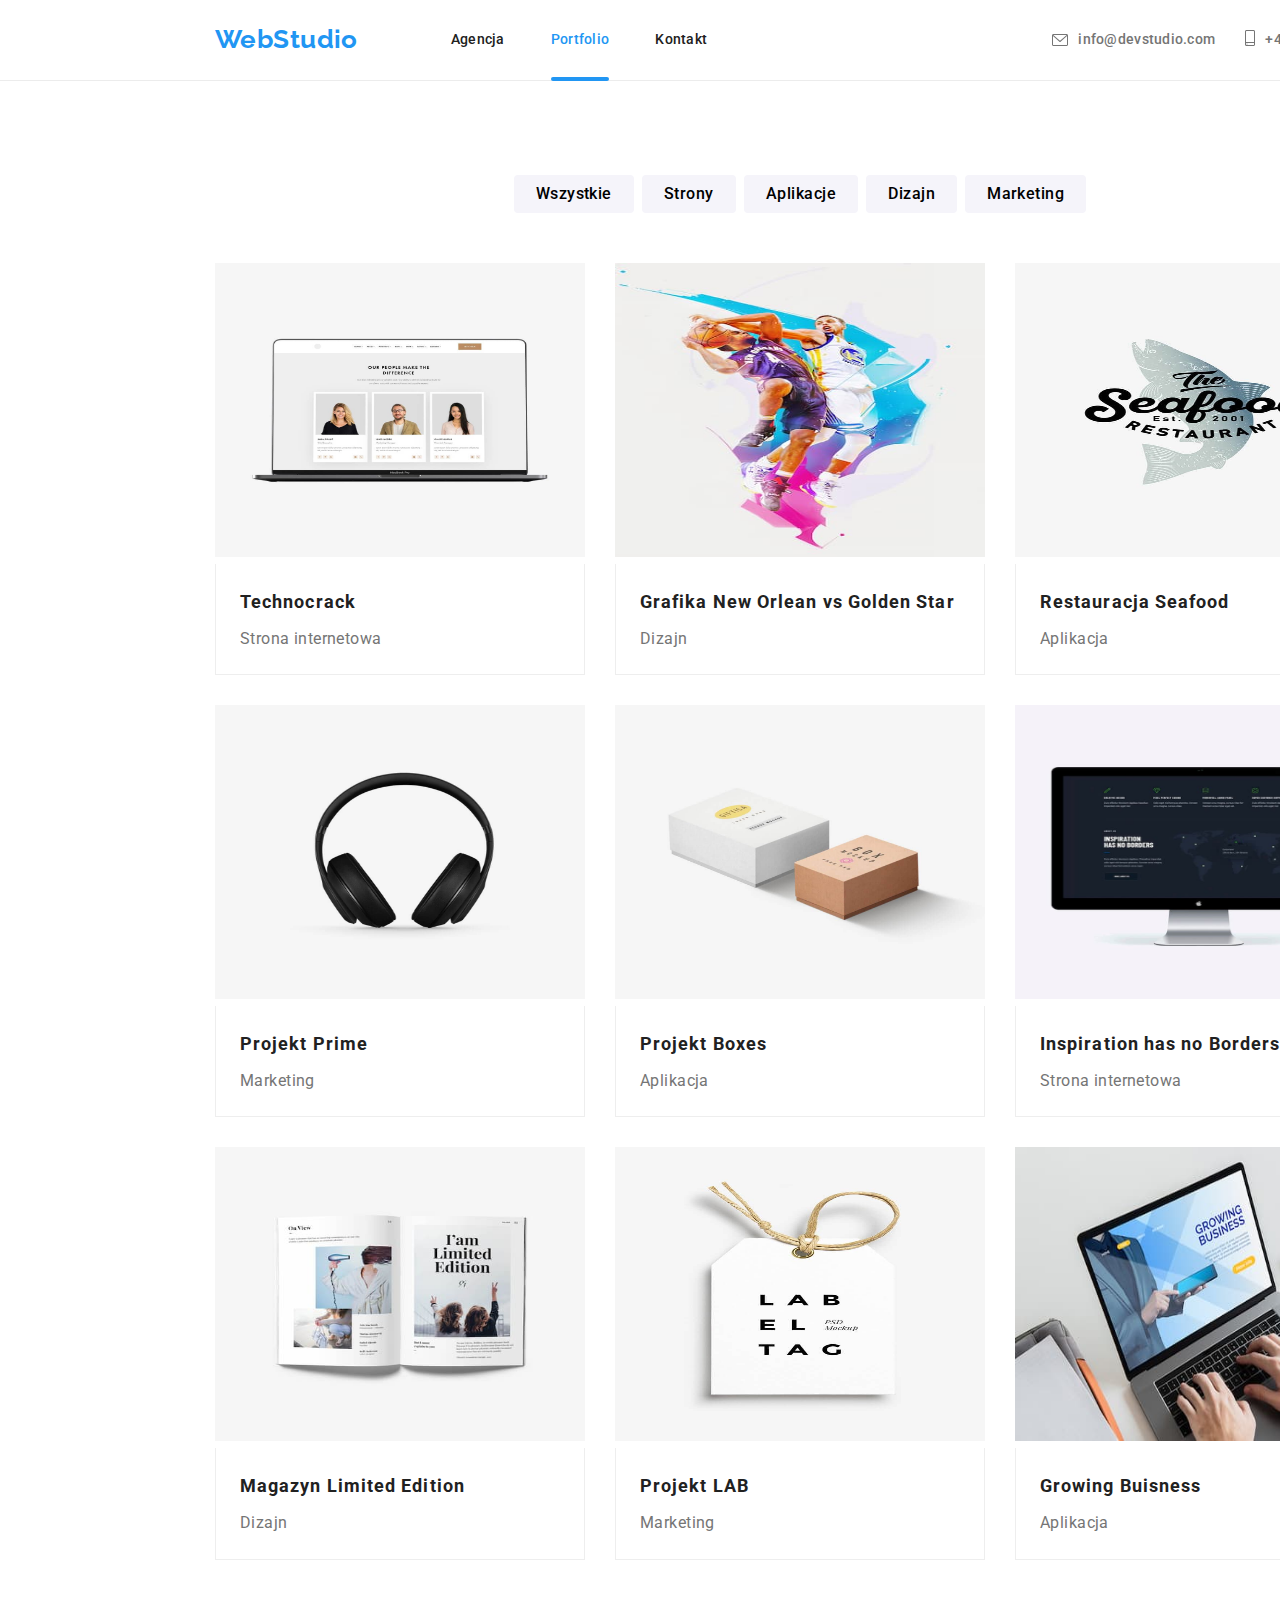
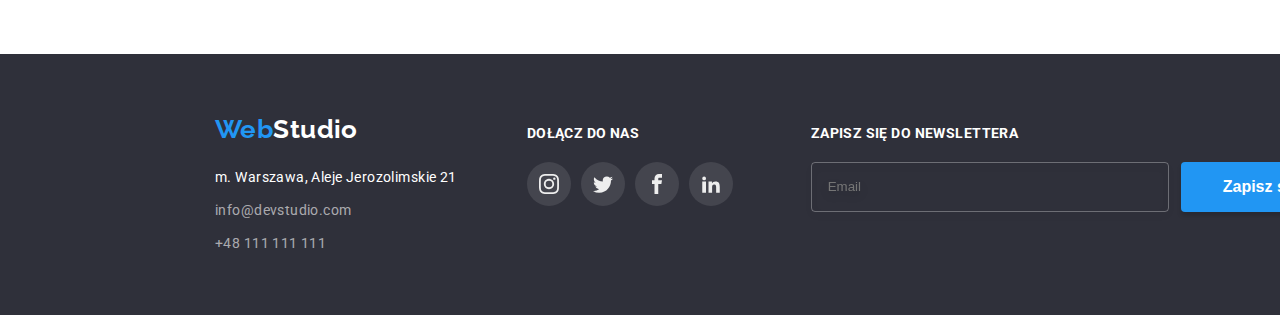
==== commit cccd70e8: "feedback changes" ====
--- a/portfolio.html
+++ b/portfolio.html
@@ -14,14 +14,14 @@
       rel="stylesheet"
     />
 
-    <link href="./css/styles.css" rel="stylesheet" />
+    <link href="./css/main.min.css" rel="stylesheet" />
   </head>
-  <body>
+  <body class="body">
     <header class="header">
       <section class="header__elements container">
         <a class="logo" href="index.html"
           ><p class="logo__first-word">
-            Web<span class="logo__secound-word">Studio</span>
+            Web<span class="logo__second-word">Studio</span>
           </p>
         </a>
         <nav>
@@ -347,7 +347,7 @@
             </ul>
           </section>
           <section class="newsletter">
-            <p>Zapisz się do newslettera</p>
+            <p class="newsletter__title">Zapisz się do newslettera</p>
             <section class="newsletter__section">
               <form class="newsletter__form">
                 <label for="newsletter__email">
--- a/css/main.min.css
+++ b/css/main.min.css
@@ -0,0 +1,687 @@
+html {
+  background-color: #757575;
+}
+.body {
+  font-family: "roboto", "raleway", sans-serif;
+  background: #fff;
+  font-size: 14px;
+  color: #212121;
+  letter-spacing: 0.03em;
+  line-height: 24px;
+  width: 1600px;
+  height: 100%;
+  margin: auto;
+}
+* {
+  box-sizing: border-box;
+  padding: 0px;
+  margin: 0px;
+}
+.container {
+  width: 1200px;
+  margin: auto;
+  align-items: center;
+  padding: 0px 15px;
+}
+.icons {
+  align-items: center;
+  justify-content: center;
+  gap: 10px;
+  display: flex;
+  fill: #757575;
+}
+.header {
+  border-bottom: 1px solid #ececec;
+}
+.header__elements {
+  display: flex;
+}
+.header__contact {
+  display: flex;
+}
+.header__icons {
+  display: flex;
+  align-items: center;
+}
+.header__mail {
+  font-weight: 500;
+  line-height: 1.14;
+  letter-spacing: 0.02em;
+  color: #757575;
+  text-decoration: none;
+}
+.header__mail:hover,
+.header__mail:focus {
+  color: #2196f3;
+  fill: #2196f3;
+  transition: 250ms cubic-bezier(0.4, 0, 0.2, 1);
+}
+.header__telephone {
+  font-weight: 500;
+  line-height: 1.14;
+  letter-spacing: 0.02em;
+  color: #757575;
+  text-decoration: none;
+  margin-left: 30px;
+}
+.header__telephone:hover,
+.header__telephone:focus {
+  color: #2196f3;
+  fill: #2196f3;
+  transition: 250ms cubic-bezier(0.4, 0, 0.2, 1);
+}
+.logo {
+  font-family: "Raleway";
+  font-weight: 700;
+  font-size: 26px;
+  line-height: 1.19;
+  text-decoration: none;
+  margin-right: 93px;
+  padding-top: 24px;
+  padding-bottom: 25px;
+}
+.logo__first-word {
+  color: #2196f3;
+}
+.logo__secound-word {
+  color: #212121;
+}
+.logo__third-word {
+  color: #fff;
+}
+.nav {
+  font-weight: 500;
+  line-height: 1.14;
+  letter-spacing: 0.02em;
+  list-style: none;
+  display: flex;
+  margin-right: 345px;
+  gap: 46px;
+}
+.nav__link {
+  text-decoration: none;
+  color: #212121;
+  position: relative;
+}
+.nav__link:hover,
+.nav__link:focus {
+  color: #2196f3;
+  transition: 250ms cubic-bezier(0.4, 0, 0.2, 1);
+}
+.active {
+  color: #2196f3;
+}
+.active::after {
+  content: "";
+  position: absolute;
+  left: 0;
+  top: 45.6px;
+  background: #2196f3;
+  height: 4px;
+  width: 100%;
+  border-radius: 2px;
+}
+.slogan {
+  background: #2f303a;
+  margin-bottom: 94px;
+  padding: 200px 0;
+  background-image: linear-gradient(
+      rgba(47, 48, 58, 0.4),
+      rgba(47, 48, 58, 0.4)
+    ),
+    url(../images/background-image.jpg);
+}
+.slogan__label {
+  font-weight: 900;
+  font-size: 44px;
+  line-height: 1.36;
+  text-align: center;
+  letter-spacing: 0.06em;
+  text-transform: uppercase;
+  color: #fff;
+}
+.order {
+  display: flex;
+  justify-content: center;
+}
+.order__button {
+  background: #2196f3;
+  color: #fff;
+  font-weight: 700;
+  font-size: 16px;
+  line-height: 1.89;
+  letter-spacing: 0.06em;
+  cursor: pointer;
+  margin-top: 30px;
+  padding: 10px 41px 10px 42px;
+  box-shadow: 0px 4px 4px rgba(0, 0, 0, 0.15);
+  border-radius: 4px;
+  border: 0px;
+}
+.article {
+  list-style: none;
+  display: flex;
+  gap: 30px;
+}
+.article__header {
+  font-weight: 700;
+  font-size: 14px;
+  line-height: 1.14;
+  margin-bottom: 10px;
+}
+.article__description {
+  color: #757575;
+}
+.article__icon {
+  background-color: #f5f4fa;
+  margin-bottom: 30px;
+  fill: #212121;
+  width: 270px;
+  height: 120px;
+}
+.working-on {
+  margin-top: 94px;
+}
+.working-on__header {
+  font-weight: 700;
+  font-size: 36px;
+  line-height: 1.17;
+  text-align: center;
+  letter-spacing: 0.03em;
+  margin-bottom: 50px;
+}
+.working-on__description {
+  position: absolute;
+  background-color: rgba(47, 48, 58, 0.8);
+  width: 100%;
+  height: 23.8%;
+  font-weight: 700;
+  line-height: 1.14;
+  text-align: center;
+  letter-spacing: 0.03em;
+  text-transform: uppercase;
+  color: #fff;
+  padding-top: 27px;
+  bottom: 0;
+}
+.working-list {
+  list-style: none;
+  display: flex;
+  justify-content: space-between;
+}
+.working-list__element {
+  display: flex;
+  position: relative;
+}
+.team {
+  background: #f5f4fa;
+  margin-top: 94px;
+  padding-bottom: 94px;
+}
+.team__header {
+  font-weight: 700;
+  font-size: 36px;
+  line-height: 1.17;
+  letter-spacing: 0.03em;
+  margin-bottom: 50px;
+  padding-top: 94px;
+  text-align: center;
+}
+.team__member {
+  font-weight: 500;
+  font-size: 16px;
+  line-height: 1.19;
+  margin-bottom: 10px;
+}
+.team__profession {
+  font-size: 16px;
+  line-height: 1.19;
+  color: #757575;
+}
+.team__description {
+  padding-top: 30px;
+  padding-bottom: 30px;
+}
+.team__img {
+  display: block;
+  object-fit: cover;
+}
+.team-list {
+  list-style: none;
+  display: flex;
+  justify-content: space-between;
+  text-align: center;
+}
+.team-list__element {
+  box-shadow: 0px 1px 3px rgba(0, 0, 0, 0.12), 0px 1px 1px rgba(0, 0, 0, 0.14),
+    0px 2px 1px rgba(0, 0, 0, 0.2);
+  border-radius: 0px 0px 4px 4px;
+}
+.team-icons {
+  display: flex;
+  justify-content: center;
+  gap: 10px;
+  margin-top: 16px;
+}
+.team-icons__list {
+  list-style: none;
+}
+.team-icons__link {
+  width: 44px;
+  height: 44px;
+  border: 0px solid #f5f4fa;
+  border-radius: 50%;
+}
+.team-icons__link:hover,
+.team-icons__link:focus {
+  background-color: #2196f3;
+  fill: #fff;
+  transition: 250ms cubic-bezier(0.4, 0, 0.2, 1);
+}
+.clients {
+  margin-top: 94px;
+  padding-bottom: 94px;
+}
+.clients__header {
+  font-weight: 700;
+  font-size: 36px;
+  line-height: 1.17;
+  letter-spacing: 0.03em;
+  margin-bottom: 50px;
+  text-align: center;
+}
+.clients__list {
+  display: flex;
+  list-style: none;
+  gap: 30px;
+}
+.clients__link {
+  outline: 1px solid #afb1b8;
+  border-radius: 4px;
+  fill: #afb1b8;
+  width: 170px;
+  height: 92px;
+}
+.clients__link:hover,
+.clients__link:focus {
+  outline-color: #2196f3;
+  fill: #2196f3;
+  transition: 250ms cubic-bezier(0.4, 0, 0.2, 1);
+}
+.footer {
+  background: #2f303a;
+}
+.footer__position {
+  display: flex;
+  align-items: baseline;
+}
+.footer__information {
+  display: flex;
+  margin-right: 70px;
+  flex-direction: column;
+  padding-top: 60px;
+  padding-bottom: 60px;
+}
+.footer__logo {
+  padding-top: 0px;
+  padding-bottom: 20px;
+}
+.footer__contact {
+  flex-direction: column;
+  gap: 9px;
+  color: #fff;
+  font-style: normal;
+  display: flex;
+}
+.footer__address {
+  color: #fff;
+  font-style: normal;
+  display: flex;
+}
+.footer__mail {
+  color: rgba(255, 255, 255, 0.6);
+  text-decoration: none;
+}
+.footer__mail:hover,
+.footer__mail:focus {
+  color: #2196f3;
+  transition: 250ms cubic-bezier(0.4, 0, 0.2, 1);
+}
+.footer__telephone {
+  color: rgba(255, 255, 255, 0.6);
+  text-decoration: none;
+}
+.footer__telephone:hover,
+.footer__telephone:focus {
+  color: #2196f3;
+  transition: 250ms cubic-bezier(0.4, 0, 0.2, 1);
+}
+.join {
+  display: flex;
+  flex-direction: column;
+  color: #fff;
+}
+.join__label {
+  font-weight: 700;
+  line-height: 1.14;
+  margin-bottom: 20px;
+}
+.join__list {
+  display: flex;
+  gap: 10px;
+  justify-content: center;
+  list-style: none;
+}
+.join__icon {
+  display: flex;
+  width: 44px;
+  height: 44px;
+  border: 0px solid rgba(255, 255, 255, 0.1);
+  border-radius: 50%;
+  list-style: none;
+  background-color: rgba(255, 255, 255, 0.1);
+  fill: #eee;
+}
+.join__icon:hover,
+.join__icon:focus {
+  background-color: #2196f3;
+  transition: 250ms cubic-bezier(0.4, 0, 0.2, 1);
+}
+.newsletter {
+  color: #fff;
+  margin-left: 78px;
+}
+.newsletter__title {
+  font-weight: 700;
+  line-height: 1.14;
+  margin-bottom: 20px;
+  text-transform: uppercase;
+}
+.newsletter__form {
+  display: flex;
+  gap: 12px;
+}
+.newsletter__input {
+  color: #fff;
+  width: 358px;
+  height: 50px;
+  border: 1px solid rgba(255, 255, 255, 0.3);
+  filter: drop-shadow(0px 4px 4px rgba(0, 0, 0, 0.15));
+  border-radius: 4px;
+  background: rgba(255, 255, 255, 0);
+  text-indent: 16px;
+}
+.newsletter__input:hover,
+.newsletter__input:focus {
+  outline: none;
+  border-color: #2196f3;
+  transition: 250ms cubic-bezier(0.4, 0, 0.2, 1);
+}
+.newsletter__button {
+  background: #2196f3;
+  box-shadow: 0px 4px 4px rgba(0, 0, 0, 0.15);
+  border-radius: 4px;
+  border: 0px;
+  width: 200px;
+  height: 50px;
+  color: #fff;
+  font-weight: 700;
+  font-size: 16px;
+  line-height: 1.88;
+}
+.newsletter__sign-up {
+  display: flex;
+  gap: 24px;
+  align-items: center;
+  padding-left: 42px;
+  white-space: nowrap;
+  cursor: pointer;
+}
+.portfolio {
+  list-style: none;
+  display: flex;
+  justify-content: center;
+  gap: 8px;
+  margin-top: 94px;
+  margin-bottom: 50px;
+}
+.portfolio__button {
+  font-family: "Roboto";
+  font-weight: 500;
+  line-height: 1.63;
+  font-size: 16px;
+  letter-spacing: 0.03em;
+  border-radius: 4px;
+  border: 0px;
+  cursor: pointer;
+  text-align: center;
+  padding: 6px 22px;
+  background: #f5f4fa;
+}
+.portfolio__button:hover,
+.portfolio__button:focus {
+  color: #fff;
+  background: #2196f3;
+  cursor: pointer;
+  box-shadow: 0px 3px 1px rgba(0, 0, 0, 0.1), 0px 1px 2px rgba(0, 0, 0, 0.08),
+    0px 2px 2px rgba(0, 0, 0, 0.12);
+  transition: 250ms cubic-bezier(0.4, 0, 0.2, 1);
+}
+.experience {
+  list-style: none;
+  display: flex;
+  flex-wrap: wrap;
+  gap: 30px;
+  margin-bottom: 94px;
+}
+.experience__link {
+  display: flex;
+  flex-direction: column;
+  text-decoration: none;
+  color: #212121;
+  margin: 0px;
+}
+.experience__link:hover {
+  box-shadow: 0px 1px 1px rgba(0, 0, 0, 0.12), 0px 4px 4px rgba(0, 0, 0, 0.06),
+    1px 4px 6px rgba(0, 0, 0, 0.16);
+  transition: 250ms cubic-bezier(0.4, 0, 0.2, 1);
+}
+.experience__header {
+  font-weight: 700;
+  font-size: 18px;
+  line-height: 2;
+  letter-spacing: 0.06em;
+  margin-bottom: 4px;
+}
+.experience__type {
+  font-size: 16px;
+  line-height: 1.89;
+  color: #757575;
+}
+.experience__border {
+  border-left: 1px solid #eee;
+  border-bottom: 1px solid #eee;
+  border-right: 1px solid #eee;
+  padding: 20px 24px;
+}
+.hidden-box {
+  position: relative;
+  overflow: hidden;
+}
+.hidden-box__text {
+  display: flex;
+  position: absolute;
+  background-color: rgba(33, 150, 243, 0.8980392157);
+  width: 100%;
+  height: 100%;
+  padding: 49px 45px 49px 24px;
+  color: #fff;
+  font-size: 18px;
+  line-height: 1.56;
+  text-align: left;
+  transition: 250ms cubic-bezier(0.4, 0, 0.2, 1);
+}
+.experience__list:hover .hidden-box__text {
+  transform: translateY(-100%);
+}
+.is-hidden {
+  opacity: 0;
+  visibility: hidden;
+  pointer-events: none;
+}
+.backdrop {
+  display: flex;
+  position: absolute;
+  top: 0;
+  left: 0;
+  width: 100%;
+  height: 100%;
+  justify-content: center;
+  background-color: rgba(0, 0, 0, 0.2);
+  transition: opacity 750ms, visibility 750ms;
+  transition-timing-function: cubic-bezier(0.4, 0, 0.2, 1);
+}
+.backdrop__modal-window {
+  position: absolute;
+  width: 528px;
+  min-height: 581px;
+  top: 221px;
+  background: #fff;
+  box-shadow: 0px 1px 3px rgba(0, 0, 0, 0.12), 0px 1px 1px rgba(0, 0, 0, 0.14),
+    0px 2px 1px rgba(0, 0, 0, 0.2);
+  border-radius: 4px;
+}
+.backdrop__close-modal {
+  position: absolute;
+  top: 8px;
+  right: 8px;
+  width: 30px;
+  height: 30px;
+  background-color: #fff;
+  border: 1px solid rgba(0, 0, 0, 0.1);
+  border-radius: 50%;
+  cursor: pointer;
+}
+.backdrop__close-modal:hover,
+.backdrop__close-modal:focus {
+  background-color: #2196f3;
+  color: #fff;
+  transition: 250ms cubic-bezier(0.4, 0, 0.2, 1);
+}
+.order-form {
+  display: flex;
+  flex-direction: column;
+  padding: 40px;
+}
+.order-form__header {
+  display: flex;
+  margin-bottom: 12px;
+  justify-content: center;
+}
+.order-form__head {
+  font-weight: 700;
+  font-size: 20px;
+  line-height: 1.15;
+}
+.order-form__label {
+  position: relative;
+  display: flex;
+  flex-direction: column;
+  margin-bottom: 10px;
+  font-size: 12px;
+  line-height: 1.17;
+  letter-spacing: 0.01em;
+  gap: 4px;
+  color: #757575;
+}
+.order-form__input {
+  height: 40px;
+  border: 1px solid rgba(33, 33, 33, 0.2);
+  border-radius: 4px;
+  padding: 0 20px 0 40px;
+}
+.order-form__input:hover,
+.order-form__input:focus {
+  outline: none;
+  border-color: #2196f3;
+  transition: 250ms cubic-bezier(0.4, 0, 0.2, 1);
+}
+.order-form__input:hover ~ .order-form__icons,
+.order-form__input:focus ~ .order-form__icons {
+  fill: #2196f3;
+  transition: 250ms cubic-bezier(0.4, 0, 0.2, 1);
+}
+.order-form__comment {
+  resize: none;
+  height: 120px;
+  padding: 12px 16px;
+  overflow: auto;
+  border: 1px solid rgba(33, 33, 33, 0.2);
+  border-radius: 4px;
+}
+.order-form__comment:hover,
+.order-form__comment:focus {
+  outline: none;
+  border-color: #2196f3;
+  transition: 250ms cubic-bezier(0.4, 0, 0.2, 1);
+}
+.order-form__comment::placeholder {
+  color: rgba(117, 117, 117, 0.5019607843);
+}
+.order-form__icons {
+  position: absolute;
+  left: 15px;
+  top: 32px;
+}
+.rules {
+  position: relative;
+  display: flex;
+  font-size: 14px;
+  line-height: 1.71;
+  color: #757575;
+  justify-content: center;
+  align-items: center;
+  margin-top: 10px;
+  white-space: nowrap;
+  gap: 8px;
+}
+.rules__link {
+  text-decoration: none;
+  color: #2196f3;
+}
+.rules__input[type="checkbox"] {
+  appearance: none;
+  -webkit-appearance: none;
+  width: 16px;
+  height: 15px;
+  border: 2px solid #000;
+  border-radius: 2px;
+}
+.rules__input[type="checkbox"]:checked {
+  background-color: #2196f3;
+  border-color: #2196f3;
+  transition: 250ms cubic-bezier(0.4, 0, 0.2, 1);
+}
+.rules__icon--checked {
+  position: absolute;
+  top: 7px;
+  left: 16px;
+}
+.form-button {
+  display: flex;
+  justify-content: center;
+}
+.form-button__send {
+  width: 200px;
+  height: 50px;
+  font-weight: 700;
+  font-size: 16px;
+  line-height: 1.88;
+  color: #fff;
+  background-color: #2196f3;
+  box-shadow: 0px 4px 4px rgba(0, 0, 0, 0.15);
+  border-radius: 4px;
+  border: 0px;
+  cursor: pointer;
+  margin-top: 30px;
+} /*# sourceMappingURL=main.min.css.map */
